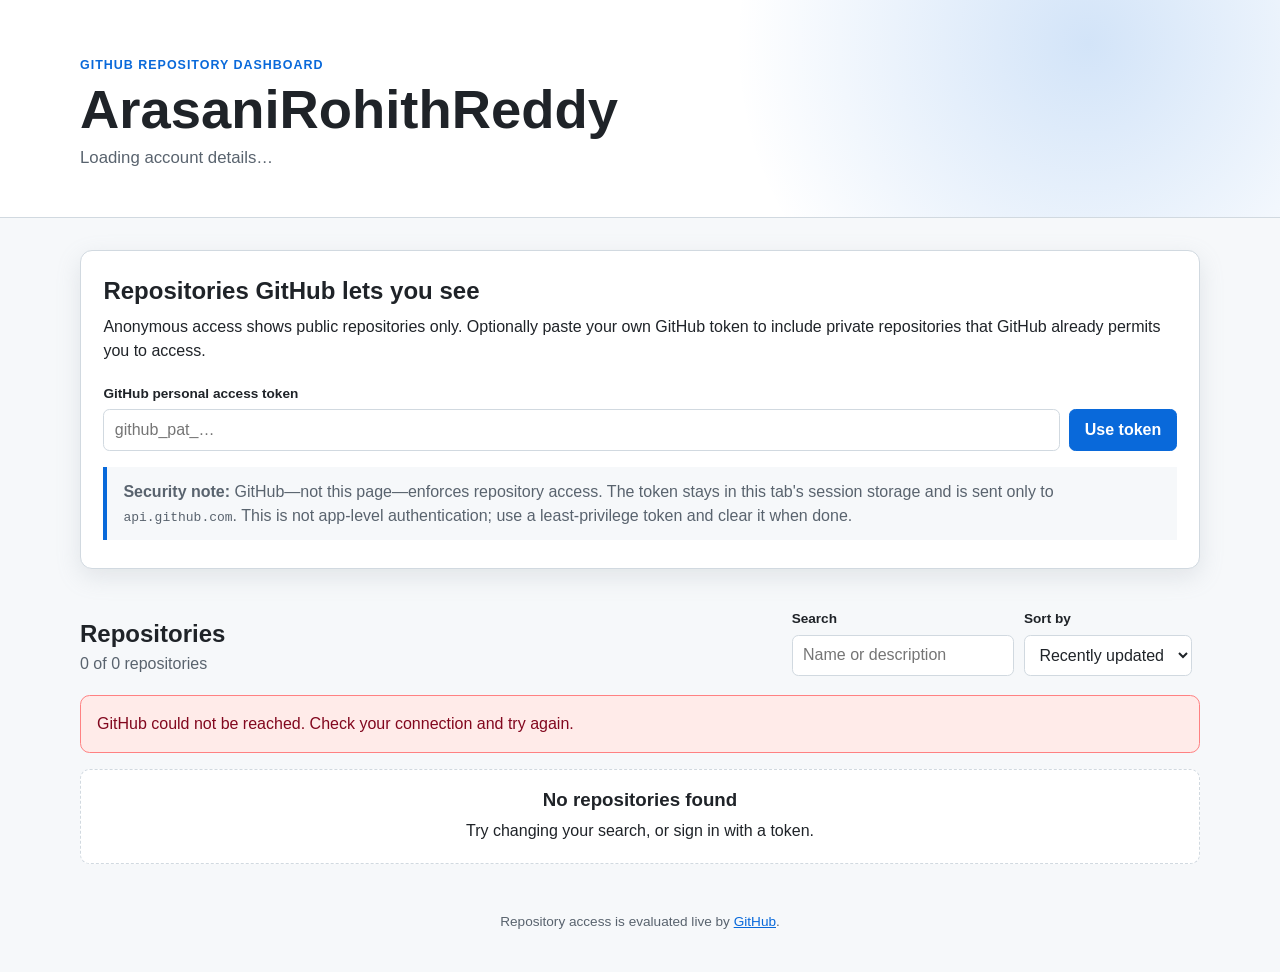
==== index.html @ 1fdf6d62 "Build secure GitHub Pages repository dashboard Co-authored-by: ArasaniRohithReddy <150044914+Arasani" ====
<!doctype html>
<html lang="en">
  <head>
    <meta charset="utf-8">
    <meta name="viewport" content="width=device-width, initial-scale=1">
    <meta
      name="description"
      content="Browse repositories owned by ArasaniRohithReddy, with access enforced by GitHub."
    >
    <meta
      http-equiv="Content-Security-Policy"
      content="default-src 'self'; connect-src https://api.github.com; img-src 'self' data: https://avatars.githubusercontent.com; style-src 'self'; script-src 'self'; base-uri 'none'; form-action 'self'"
    >
    <title>ArasaniRohithReddy · Repositories</title>
    <link
      rel="icon"
      href="data:image/svg+xml,%3Csvg xmlns='http://www.w3.org/2000/svg' viewBox='0 0 64 64'%3E%3Crect width='64' height='64' rx='14' fill='%231f6feb'/%3E%3Cpath fill='white' d='M18 46 29 17h7l11 29h-8l-2-7H27l-2 7Zm11-14h6l-3-9Z'/%3E%3C/svg%3E"
    >
    <link rel="stylesheet" href="assets/styles.css">
    <script src="assets/app.js" defer></script>
  </head>
  <body>
    <a class="skip-link" href="#repositories">Skip to repositories</a>

    <header class="site-header">
      <div class="shell profile">
        <img id="avatar" class="avatar" width="112" height="112" alt="" hidden>
        <div>
          <p class="eyebrow">GitHub repository dashboard</p>
          <h1 id="profile-name">ArasaniRohithReddy</h1>
          <p id="profile-bio" class="bio">Loading account details…</p>
          <p id="public-count" class="profile-count"></p>
        </div>
      </div>
    </header>

    <main id="repositories" class="shell">
      <section class="security-panel" aria-labelledby="access-heading">
        <div>
          <h2 id="access-heading">Repositories GitHub lets you see</h2>
          <p>
            Anonymous access shows public repositories only. Optionally paste
            your own GitHub token to include private repositories that GitHub
            already permits you to access.
          </p>
        </div>
        <form id="token-form" class="token-form">
          <label for="token">GitHub personal access token</label>
          <div class="token-row">
            <input
              id="token"
              name="token"
              type="password"
              autocomplete="off"
              spellcheck="false"
              placeholder="github_pat_…"
              required
            >
            <button type="submit">Use token</button>
            <button id="sign-out" class="secondary" type="button" hidden>
              Sign out / clear token
            </button>
          </div>
        </form>
        <p class="security-note">
          <strong>Security note:</strong> GitHub—not this page—enforces
          repository access. The token stays in this tab's session storage and
          is sent only to <code>api.github.com</code>. This is not app-level
          authentication; use a least-privilege token and clear it when done.
        </p>
      </section>

      <section class="repo-section" aria-labelledby="repo-heading">
        <div class="section-heading">
          <div>
            <h2 id="repo-heading">Repositories</h2>
            <p id="result-count" class="muted"></p>
          </div>
          <div class="controls">
            <div>
              <label for="search">Search</label>
              <input id="search" type="search" placeholder="Name or description">
            </div>
            <div>
              <label for="sort">Sort by</label>
              <select id="sort">
                <option value="updated">Recently updated</option>
                <option value="name">Name A–Z</option>
                <option value="stars">Most stars</option>
              </select>
            </div>
          </div>
        </div>

        <div id="status" class="status" role="status" aria-live="polite">
          Loading repositories…
        </div>
        <div id="error" class="error" role="alert" hidden></div>
        <div id="repo-grid" class="repo-grid" aria-busy="true"></div>
        <div id="empty" class="empty-state" hidden>
          <h3>No repositories found</h3>
          <p>Try changing your search, or sign in with a token.</p>
        </div>
      </section>
    </main>

    <footer class="shell">
      Repository access is evaluated live by
      <a href="https://github.com/" rel="noopener noreferrer">GitHub</a>.
    </footer>
  </body>
</html>
---- assets/styles.css ----
:root {
  color-scheme: light dark;
  --background: #f6f8fa;
  --surface: #ffffff;
  --surface-muted: #f6f8fa;
  --text: #1f2328;
  --muted: #59636e;
  --border: #d1d9e0;
  --accent: #0969da;
  --accent-strong: #0550ae;
  --private: #8250df;
  --danger-bg: #ffebe9;
  --danger-border: #ff8182;
  --danger-text: #82071e;
  --shadow: 0 8px 24px rgb(140 149 159 / 20%);
}

* {
  box-sizing: border-box;
}

body {
  margin: 0;
  background: var(--background);
  color: var(--text);
  font-family:
    -apple-system, BlinkMacSystemFont, "Segoe UI", sans-serif;
  line-height: 1.5;
}

a {
  color: var(--accent);
}

a:hover {
  color: var(--accent-strong);
}

.shell {
  width: min(1120px, calc(100% - 2rem));
  margin-inline: auto;
}

.skip-link {
  position: fixed;
  top: 0.5rem;
  left: 0.5rem;
  z-index: 2;
  padding: 0.6rem 0.8rem;
  border-radius: 0.4rem;
  background: var(--surface);
  transform: translateY(-150%);
}

.skip-link:focus {
  transform: none;
}

.site-header {
  padding: 3.5rem 0 2.5rem;
  border-bottom: 1px solid var(--border);
  background:
    radial-gradient(circle at 85% 20%, rgb(9 105 218 / 18%), transparent 32%),
    var(--surface);
}

.profile {
  display: flex;
  align-items: center;
  gap: 1.5rem;
}

.avatar {
  flex: none;
  border: 3px solid var(--surface);
  border-radius: 50%;
  background: var(--surface-muted);
  box-shadow: var(--shadow);
}

.eyebrow {
  margin: 0 0 0.3rem;
  color: var(--accent);
  font-size: 0.78rem;
  font-weight: 700;
  letter-spacing: 0.08em;
  text-transform: uppercase;
}

h1,
h2,
h3,
p {
  margin-top: 0;
}

h1 {
  margin-bottom: 0.35rem;
  font-size: clamp(2rem, 5vw, 3.4rem);
  line-height: 1.1;
}

.bio,
.profile-count,
.muted {
  color: var(--muted);
}

.bio {
  max-width: 55rem;
  margin-bottom: 0.4rem;
  font-size: 1.05rem;
}

.profile-count {
  margin-bottom: 0;
}

main {
  padding-block: 2rem;
}

.security-panel,
.repo-card {
  border: 1px solid var(--border);
  border-radius: 0.75rem;
  background: var(--surface);
  box-shadow: var(--shadow);
}

.security-panel {
  display: grid;
  gap: 1rem;
  padding: 1.4rem;
}

.security-panel h2,
.security-panel p {
  margin-bottom: 0.35rem;
}

.token-form label,
.controls label {
  display: block;
  margin-bottom: 0.3rem;
  font-size: 0.85rem;
  font-weight: 600;
}

.token-row,
.controls {
  display: flex;
  gap: 0.6rem;
}

input,
select,
button {
  min-height: 2.6rem;
  border: 1px solid var(--border);
  border-radius: 0.4rem;
  background: var(--surface);
  color: var(--text);
  font: inherit;
}

input,
select {
  padding: 0.45rem 0.65rem;
}

.token-row input {
  min-width: 15rem;
  flex: 1;
}

button {
  padding: 0.45rem 0.9rem;
  border-color: var(--accent);
  background: var(--accent);
  color: #ffffff;
  cursor: pointer;
  font-weight: 600;
}

button:hover {
  background: var(--accent-strong);
}

button.secondary {
  border-color: var(--border);
  background: var(--surface-muted);
  color: var(--text);
}

input:focus-visible,
select:focus-visible,
button:focus-visible,
a:focus-visible {
  outline: 3px solid rgb(9 105 218 / 40%);
  outline-offset: 2px;
}

.security-note {
  padding: 0.8rem 1rem;
  border-left: 4px solid var(--accent);
  background: var(--surface-muted);
  color: var(--muted);
}

.repo-section {
  margin-top: 2.5rem;
}

.section-heading {
  display: flex;
  align-items: end;
  justify-content: space-between;
  gap: 1rem;
  margin-bottom: 1.2rem;
}

.section-heading h2,
.section-heading p {
  margin-bottom: 0;
}

.controls > div {
  min-width: 11rem;
}

.controls input {
  width: min(18rem, 100%);
}

.status,
.error,
.empty-state {
  padding: 1rem;
  border-radius: 0.6rem;
}

.status {
  border: 1px solid var(--border);
  background: var(--surface);
}

.status.loading::before {
  display: inline-block;
  width: 0.85rem;
  height: 0.85rem;
  margin-right: 0.65rem;
  border: 2px solid var(--border);
  border-top-color: var(--accent);
  border-radius: 50%;
  content: "";
  vertical-align: -0.1rem;
  animation: spin 0.8s linear infinite;
}

@keyframes spin {
  to {
    transform: rotate(360deg);
  }
}

.error {
  margin-bottom: 1rem;
  border: 1px solid var(--danger-border);
  background: var(--danger-bg);
  color: var(--danger-text);
}

.repo-grid {
  display: grid;
  grid-template-columns: repeat(2, minmax(0, 1fr));
  gap: 1rem;
}

.repo-card {
  display: flex;
  min-width: 0;
  flex-direction: column;
  padding: 1.2rem;
}

.repo-card.private {
  border-left: 4px solid var(--private);
}

.card-heading {
  display: flex;
  align-items: start;
  justify-content: space-between;
  gap: 0.8rem;
}

.card-heading h3 {
  min-width: 0;
  margin-bottom: 0.6rem;
  font-size: 1.1rem;
  overflow-wrap: anywhere;
}

.badges,
.repo-meta {
  display: flex;
  flex-wrap: wrap;
  gap: 0.45rem 0.8rem;
}

.badge {
  padding: 0.12rem 0.45rem;
  border: 1px solid var(--border);
  border-radius: 2rem;
  color: var(--muted);
  font-size: 0.72rem;
  font-weight: 600;
  white-space: nowrap;
}

.badge.private {
  border-color: var(--private);
  color: var(--private);
}

.description {
  flex: 1;
  color: var(--muted);
}

.repo-meta {
  align-items: center;
  color: var(--muted);
  font-size: 0.82rem;
}

.language-dot {
  display: inline-block;
  width: 0.7rem;
  height: 0.7rem;
  margin-right: 0.3rem;
  border: 1px solid rgb(0 0 0 / 15%);
  border-radius: 50%;
  background: var(--language-color);
  vertical-align: -0.02rem;
}

.empty-state {
  border: 1px dashed var(--border);
  background: var(--surface);
  text-align: center;
}

.empty-state h3,
.empty-state p {
  margin-bottom: 0.25rem;
}

footer {
  padding-block: 1rem 2.5rem;
  color: var(--muted);
  font-size: 0.85rem;
  text-align: center;
}

[hidden] {
  display: none !important;
}

@media (max-width: 720px) {
  .profile,
  .section-heading,
  .token-row,
  .controls {
    align-items: stretch;
    flex-direction: column;
  }

  .avatar {
    width: 88px;
    height: 88px;
  }

  .token-row input {
    width: 100%;
    min-width: 0;
  }

  .controls > div,
  .controls input {
    width: 100%;
  }

  .repo-grid {
    grid-template-columns: 1fr;
  }
}

@media (prefers-color-scheme: dark) {
  :root {
    --background: #0d1117;
    --surface: #161b22;
    --surface-muted: #21262d;
    --text: #f0f6fc;
    --muted: #9da7b3;
    --border: #3d444d;
    --accent: #58a6ff;
    --accent-strong: #79c0ff;
    --private: #d2a8ff;
    --danger-bg: #3d1117;
    --danger-border: #f85149;
    --danger-text: #ffb3ad;
    --shadow: 0 8px 24px rgb(0 0 0 / 35%);
  }
}

@media (prefers-reduced-motion: reduce) {
  .status.loading::before {
    animation: none;
  }
}
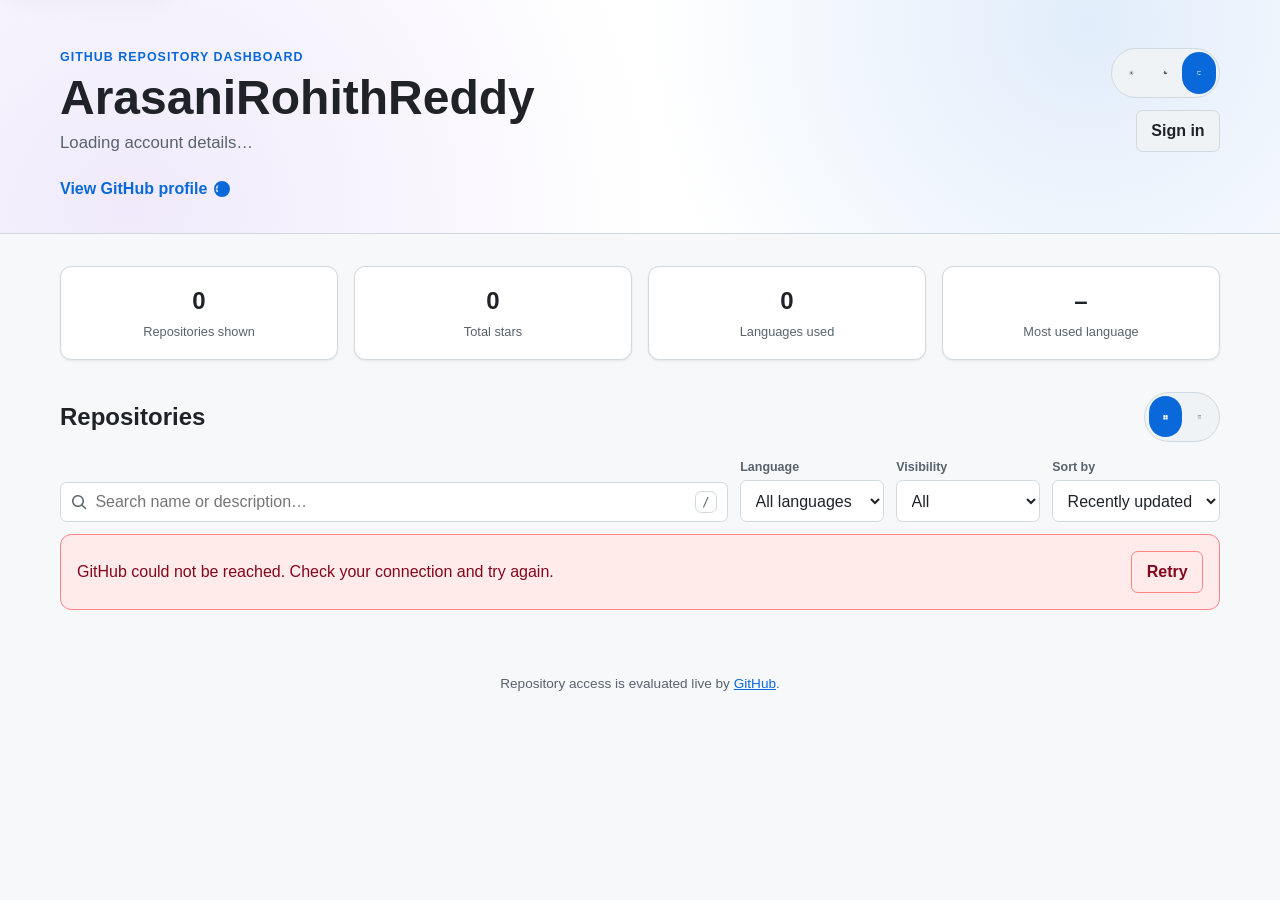
==== commit b0d1977e: "Overhaul dashboard UI/UX: design system, filters, theme/view toggles Co-authored-by: ArasaniRohithRe" ====
--- a/index.html
+++ b/index.html
@@ -3,8 +3,23 @@
   <head>
     <meta charset="utf-8">
     <meta name="viewport" content="width=device-width, initial-scale=1">
+    <meta name="theme-color" content="#0969da" media="(prefers-color-scheme: light)">
+    <meta name="theme-color" content="#0d1117" media="(prefers-color-scheme: dark)">
     <meta
       name="description"
+      content="Browse repositories owned by ArasaniRohithReddy, with access enforced by GitHub."
+    >
+    <meta property="og:type" content="website">
+    <meta property="og:title" content="ArasaniRohithReddy · Repositories">
+    <meta
+      property="og:description"
+      content="Browse repositories owned by ArasaniRohithReddy, with access enforced by GitHub."
+    >
+    <meta property="og:url" content="https://arasanirohithreddy.github.io/">
+    <meta name="twitter:card" content="summary">
+    <meta name="twitter:title" content="ArasaniRohithReddy · Repositories">
+    <meta
+      name="twitter:description"
       content="Browse repositories owned by ArasaniRohithReddy, with access enforced by GitHub."
     >
     <meta
@@ -17,89 +32,221 @@
       href="data:image/svg+xml,%3Csvg xmlns='http://www.w3.org/2000/svg' viewBox='0 0 64 64'%3E%3Crect width='64' height='64' rx='14' fill='%231f6feb'/%3E%3Cpath fill='white' d='M18 46 29 17h7l11 29h-8l-2-7H27l-2 7Zm11-14h6l-3-9Z'/%3E%3C/svg%3E"
     >
     <link rel="stylesheet" href="assets/styles.css">
-    <script src="assets/app.js" defer></script>
+    <script type="module" src="assets/js/main.js"></script>
   </head>
   <body>
     <a class="skip-link" href="#repositories">Skip to repositories</a>
 
+    <!-- Inline SVG sprite: icons are referenced with <use href="#icon-…"> and are
+         aria-hidden; every usage pairs the icon with a .visually-hidden label. -->
+    <svg hidden aria-hidden="true">
+      <symbol id="icon-star" viewBox="0 0 16 16">
+        <path d="M8 .25a.75.75 0 0 1 .673.418l1.882 3.815 4.21.612a.75.75 0 0 1 .416 1.279l-3.046 2.97.719 4.192a.75.75 0 0 1-1.088.79L8 12.347l-3.766 1.98a.75.75 0 0 1-1.088-.79l.72-4.192L.818 6.374a.75.75 0 0 1 .416-1.28l4.21-.611L7.327.668A.75.75 0 0 1 8 .25Z"/>
+      </symbol>
+      <symbol id="icon-fork" viewBox="0 0 16 16">
+        <path d="M5 3.25a.75.75 0 1 1 1.5 0 .75.75 0 0 1-1.5 0Zm0 2.122a2.25 2.25 0 1 1 1.5 0v.878A2.25 2.25 0 0 0 8.75 8.5h1.5v-.878a2.25 2.25 0 1 1 1.5 0V8.5A2.25 2.25 0 0 1 10.5 10.75H8.75v.878a2.25 2.25 0 1 1-1.5 0v-.878A3.75 3.75 0 0 1 3.5 7v-1.628Zm7 0a.75.75 0 1 0-1.5 0 .75.75 0 0 0 1.5 0ZM6.25 12a.75.75 0 1 0 0 1.5.75.75 0 0 0 0-1.5Z"/>
+      </symbol>
+      <symbol id="icon-lock" viewBox="0 0 16 16">
+        <path d="M4 4a4 4 0 0 1 8 0v2h.25c.966 0 1.75.784 1.75 1.75v5.5A1.75 1.75 0 0 1 12.25 15h-8.5A1.75 1.75 0 0 1 2 13.25v-5.5C2 6.784 2.784 6 3.75 6H4Zm1.5 2h5V4a2.5 2.5 0 0 0-5 0Z"/>
+      </symbol>
+      <symbol id="icon-globe" viewBox="0 0 16 16">
+        <path d="M8 0a8 8 0 1 0 0 16A8 8 0 0 0 8 0ZM1.55 8.5h2.03a12.9 12.9 0 0 0 .77 3.66 6.51 6.51 0 0 1-2.8-3.66Zm0-1a6.51 6.51 0 0 1 2.8-3.66 12.9 12.9 0 0 0-.77 3.66H1.55Zm5.95-5.4c-.5.6-1.13 1.87-1.42 3.9h2.84c-.29-2.03-.92-3.3-1.42-3.9ZM8.5 7h-3a11.9 11.9 0 0 0 .8 3.5H8.5V7Zm0 4.5H6.3c.29 2.03.92 3.3 1.42 3.9.5-.6 1.13-1.87 1.42-3.9H8.5Zm1 0c-.09.83-.23 1.6-.4 2.29A6.52 6.52 0 0 0 12.42 12h-2.05a12.9 12.9 0 0 1-.87-.5ZM12.42 4h-2.05c.34.68.6 1.53.77 2.5h2.03A6.51 6.51 0 0 0 12.42 4ZM9.1 6.5h3.03c-.17-.97-.43-1.82-.77-2.5H9.5c.17.68.31 1.6.4 2.5Zm-4.6 4.5H2.42a6.51 6.51 0 0 0 2.8 3.66c-.34-.68-.6-1.53-.77-2.66Z"/>
+      </symbol>
+      <symbol id="icon-archive" viewBox="0 0 16 16">
+        <path d="M2 2.75C2 2.34 2.34 2 2.75 2h10.5c.41 0 .75.34.75.75v2.5a.75.75 0 0 1-.75.75H13v6.25A1.75 1.75 0 0 1 11.25 14h-6.5A1.75 1.75 0 0 1 3 12.25V6h-.25a.75.75 0 0 1-.75-.75v-2.5ZM4.5 6v6.25c0 .14.11.25.25.25h6.5a.25.25 0 0 0 .25-.25V6h-7ZM3.5 3.5v1h9v-1h-9ZM6 8.75c0-.41.34-.75.75-.75h2.5a.75.75 0 0 1 0 1.5h-2.5a.75.75 0 0 1-.75-.75Z"/>
+      </symbol>
+      <symbol id="icon-clock" viewBox="0 0 16 16">
+        <path d="M8 0a8 8 0 1 0 0 16A8 8 0 0 0 8 0Zm.75 4v4.25l3.25 1.95-.75 1.23-3.98-2.4V4h1.48Z"/>
+      </symbol>
+      <symbol id="icon-search" viewBox="0 0 16 16">
+        <path d="M10.68 11.74a6 6 0 1 1 1.06-1.06l3.29 3.29a.75.75 0 1 1-1.06 1.06l-3.29-3.29ZM11.5 7a4.5 4.5 0 1 0-9 0 4.5 4.5 0 0 0 9 0Z"/>
+      </symbol>
+      <symbol id="icon-grid" viewBox="0 0 16 16">
+        <path d="M1 2.75C1 1.784 1.784 1 2.75 1h3.5c.966 0 1.75.784 1.75 1.75v3.5A1.75 1.75 0 0 1 6.25 8h-3.5A1.75 1.75 0 0 1 1 6.25v-3.5Zm8 0C9 1.784 9.784 1 10.75 1h3.5c.966 0 1.75.784 1.75 1.75v3.5A1.75 1.75 0 0 1 14.25 8h-3.5A1.75 1.75 0 0 1 9 6.25v-3.5Zm-8 8C1 9.784 1.784 9 2.75 9h3.5c.966 0 1.75.784 1.75 1.75v3.5A1.75 1.75 0 0 1 6.25 16h-3.5A1.75 1.75 0 0 1 1 14.25v-3.5Zm8 0C9 9.784 9.784 9 10.75 9h3.5c.966 0 1.75.784 1.75 1.75v3.5A1.75 1.75 0 0 1 14.25 16h-3.5A1.75 1.75 0 0 1 9 14.25v-3.5Z"/>
+      </symbol>
+      <symbol id="icon-list" viewBox="0 0 16 16">
+        <path d="M2 3.75A.75.75 0 0 1 2.75 3h10.5a.75.75 0 0 1 0 1.5H2.75A.75.75 0 0 1 2 3.75Zm0 4A.75.75 0 0 1 2.75 7h10.5a.75.75 0 0 1 0 1.5H2.75A.75.75 0 0 1 2 7.75Zm0 4a.75.75 0 0 1 .75-.75h10.5a.75.75 0 0 1 0 1.5H2.75a.75.75 0 0 1-.75-.75Z"/>
+      </symbol>
+      <symbol id="icon-sun" viewBox="0 0 16 16">
+        <path d="M8 4.5A3.5 3.5 0 1 0 8 11.5 3.5 3.5 0 0 0 8 4.5ZM8 0a.75.75 0 0 1 .75.75v1.5a.75.75 0 0 1-1.5 0V.75A.75.75 0 0 1 8 0Zm0 13.25a.75.75 0 0 1 .75.75v1.5a.75.75 0 0 1-1.5 0v-1.5a.75.75 0 0 1 .75-.75ZM2.343 2.343a.75.75 0 0 1 1.06 0l1.061 1.06a.75.75 0 1 1-1.06 1.061l-1.06-1.06a.75.75 0 0 1 0-1.061Zm9.193 9.193a.75.75 0 0 1 1.06 0l1.061 1.06a.75.75 0 0 1-1.06 1.061l-1.061-1.06a.75.75 0 0 1 0-1.061ZM0 8a.75.75 0 0 1 .75-.75h1.5a.75.75 0 0 1 0 1.5H.75A.75.75 0 0 1 0 8Zm13.25 0a.75.75 0 0 1 .75-.75h1.5a.75.75 0 0 1 0 1.5h-1.5a.75.75 0 0 1-.75-.75ZM2.343 13.657a.75.75 0 0 1 0-1.06l1.06-1.061a.75.75 0 1 1 1.061 1.06l-1.06 1.061a.75.75 0 0 1-1.061 0Zm9.193-9.193a.75.75 0 0 1 0-1.06l1.06-1.061a.75.75 0 1 1 1.061 1.06l-1.06 1.061a.75.75 0 0 1-1.061 0Z"/>
+      </symbol>
+      <symbol id="icon-moon" viewBox="0 0 16 16">
+        <path d="M9.598.75c.415-.157.849.279.692.694a5.5 5.5 0 0 0 7.257 7.026c.415-.157.849.279.692.694A7.501 7.501 0 1 1 8.858.75Z" transform="scale(0.8)"/>
+      </symbol>
+      <symbol id="icon-system" viewBox="0 0 16 16">
+        <path d="M1.75 2h12.5c.966 0 1.75.784 1.75 1.75v7c0 .966-.784 1.75-1.75 1.75H9v1h2.25a.75.75 0 0 1 0 1.5h-6.5a.75.75 0 0 1 0-1.5H7v-1H1.75A1.75 1.75 0 0 1 0 10.75v-7C0 2.784.784 2 1.75 2Zm0 1.5a.25.25 0 0 0-.25.25v7c0 .138.112.25.25.25h12.5a.25.25 0 0 0 .25-.25v-7a.25.25 0 0 0-.25-.25H1.75Z"/>
+      </symbol>
+    </svg>
+
     <header class="site-header">
-      <div class="shell profile">
-        <img id="avatar" class="avatar" width="112" height="112" alt="" hidden>
-        <div>
-          <p class="eyebrow">GitHub repository dashboard</p>
-          <h1 id="profile-name">ArasaniRohithReddy</h1>
-          <p id="profile-bio" class="bio">Loading account details…</p>
-          <p id="public-count" class="profile-count"></p>
+      <div class="hero-backdrop" aria-hidden="true"></div>
+      <div class="shell hero">
+        <div class="hero-main">
+          <img id="avatar" class="avatar" width="112" height="112" alt="" hidden>
+          <div class="hero-text">
+            <p class="eyebrow">GitHub repository dashboard</p>
+            <h1 id="profile-name">ArasaniRohithReddy</h1>
+            <p id="profile-bio" class="bio">Loading account details…</p>
+            <ul id="profile-meta" class="profile-meta"></ul>
+            <a id="profile-link" class="profile-link" href="https://github.com/ArasaniRohithReddy" target="_blank" rel="noopener noreferrer">
+              View GitHub profile
+              <svg class="icon" aria-hidden="true"><use href="#icon-globe"></use></svg>
+            </a>
+          </div>
+        </div>
+        <div class="hero-actions">
+          <div class="theme-toggle" role="group" aria-label="Theme">
+            <button type="button" data-theme="light" class="theme-btn" aria-pressed="false" title="Light theme">
+              <svg class="icon" aria-hidden="true"><use href="#icon-sun"></use></svg>
+              <span class="visually-hidden">Light theme</span>
+            </button>
+            <button type="button" data-theme="dark" class="theme-btn" aria-pressed="false" title="Dark theme">
+              <svg class="icon" aria-hidden="true"><use href="#icon-moon"></use></svg>
+              <span class="visually-hidden">Dark theme</span>
+            </button>
+            <button type="button" data-theme="system" class="theme-btn" aria-pressed="false" title="Match system theme">
+              <svg class="icon" aria-hidden="true"><use href="#icon-system"></use></svg>
+              <span class="visually-hidden">System theme</span>
+            </button>
+          </div>
+
+          <div class="signin-area">
+            <p id="signin-status" class="signin-status" hidden></p>
+            <button id="open-signin" type="button" class="secondary">Sign in</button>
+            <button id="sign-out" type="button" class="secondary" hidden>Sign out</button>
+          </div>
         </div>
       </div>
     </header>
 
-    <main id="repositories" class="shell">
-      <section class="security-panel" aria-labelledby="access-heading">
-        <div>
-          <h2 id="access-heading">Repositories GitHub lets you see</h2>
-          <p>
-            Anonymous access shows public repositories only. Optionally paste
-            your own GitHub token to include private repositories that GitHub
-            already permits you to access.
-          </p>
-        </div>
-        <form id="token-form" class="token-form">
-          <label for="token">GitHub personal access token</label>
-          <div class="token-row">
-            <input
-              id="token"
-              name="token"
-              type="password"
-              autocomplete="off"
-              spellcheck="false"
-              placeholder="github_pat_…"
-              required
-            >
-            <button type="submit">Use token</button>
-            <button id="sign-out" class="secondary" type="button" hidden>
-              Sign out / clear token
-            </button>
-          </div>
-        </form>
+    <dialog id="signin-dialog" class="signin-dialog" aria-labelledby="signin-heading">
+      <form id="token-form" method="dialog" class="token-form">
+        <div class="dialog-heading">
+          <h2 id="signin-heading">Sign in with a token</h2>
+          <button type="button" id="close-signin" class="icon-button" aria-label="Close">
+            &times;
+          </button>
+        </div>
+        <p class="dialog-help">
+          Optionally paste a GitHub personal access token to also see private
+          repositories that GitHub already permits you to access. Create a
+          <a href="https://github.com/settings/personal-access-tokens/new" target="_blank" rel="noopener noreferrer">
+            least-privilege fine-grained token
+          </a>
+          with read-only metadata access.
+        </p>
+        <label for="token">GitHub personal access token</label>
+        <div class="token-row">
+          <input
+            id="token"
+            name="token"
+            type="password"
+            autocomplete="off"
+            spellcheck="false"
+            placeholder="github_pat_…"
+            required
+          >
+          <button type="submit">Use token</button>
+        </div>
         <p class="security-note">
           <strong>Security note:</strong> GitHub—not this page—enforces
           repository access. The token stays in this tab's session storage and
           is sent only to <code>api.github.com</code>. This is not app-level
           authentication; use a least-privilege token and clear it when done.
         </p>
+      </form>
+    </dialog>
+
+    <main id="repositories" class="shell">
+      <section class="stats-strip" aria-label="Repository statistics">
+        <div class="stat">
+          <span id="stat-repos" class="stat-value">–</span>
+          <span class="stat-label">Repositories shown</span>
+        </div>
+        <div class="stat">
+          <span id="stat-stars" class="stat-value">–</span>
+          <span class="stat-label">Total stars</span>
+        </div>
+        <div class="stat">
+          <span id="stat-languages" class="stat-value">–</span>
+          <span class="stat-label">Languages used</span>
+        </div>
+        <div class="stat">
+          <span id="stat-top-language" class="stat-value">–</span>
+          <span class="stat-label">Most used language</span>
+        </div>
       </section>
 
       <section class="repo-section" aria-labelledby="repo-heading">
         <div class="section-heading">
-          <div>
-            <h2 id="repo-heading">Repositories</h2>
-            <p id="result-count" class="muted"></p>
-          </div>
-          <div class="controls">
-            <div>
-              <label for="search">Search</label>
-              <input id="search" type="search" placeholder="Name or description">
-            </div>
-            <div>
-              <label for="sort">Sort by</label>
-              <select id="sort">
-                <option value="updated">Recently updated</option>
-                <option value="name">Name A–Z</option>
-                <option value="stars">Most stars</option>
-              </select>
-            </div>
-          </div>
-        </div>
-
-        <div id="status" class="status" role="status" aria-live="polite">
-          Loading repositories…
-        </div>
-        <div id="error" class="error" role="alert" hidden></div>
+          <h2 id="repo-heading">Repositories</h2>
+          <div class="view-toggle" role="group" aria-label="View mode">
+            <button type="button" data-view="grid" class="view-btn" aria-pressed="false">
+              <svg class="icon" aria-hidden="true"><use href="#icon-grid"></use></svg>
+              <span class="visually-hidden">Grid view</span>
+            </button>
+            <button type="button" data-view="list" class="view-btn" aria-pressed="false">
+              <svg class="icon" aria-hidden="true"><use href="#icon-list"></use></svg>
+              <span class="visually-hidden">List view</span>
+            </button>
+          </div>
+        </div>
+
+        <div class="filter-bar">
+          <div class="search-field">
+            <svg class="icon" aria-hidden="true"><use href="#icon-search"></use></svg>
+            <label for="search" class="visually-hidden">Search repositories</label>
+            <input id="search" type="search" placeholder="Search name or description…">
+            <kbd class="search-hint" aria-hidden="true">/</kbd>
+          </div>
+
+          <div class="filter-field">
+            <label for="language-filter">Language</label>
+            <select id="language-filter">
+              <option value="">All languages</option>
+            </select>
+          </div>
+
+          <div class="filter-field">
+            <label for="visibility-filter">Visibility</label>
+            <select id="visibility-filter">
+              <option value="">All</option>
+              <option value="public">Public</option>
+              <option value="private">Private</option>
+            </select>
+          </div>
+
+          <div class="filter-field">
+            <label for="sort">Sort by</label>
+            <select id="sort">
+              <option value="updated">Recently updated</option>
+              <option value="name">Name A–Z</option>
+              <option value="stars">Most stars</option>
+            </select>
+          </div>
+
+          <button id="clear-filters" type="button" class="secondary clear-filters" hidden>
+            Clear filters<span id="active-filter-count"></span>
+          </button>
+        </div>
+
+        <p id="result-count" class="muted result-count"></p>
+
+        <div id="status" class="status" role="status" aria-live="polite" hidden></div>
+        <div id="skeletons" class="repo-grid" aria-hidden="true" hidden>
+          <div class="skeleton-card"></div>
+          <div class="skeleton-card"></div>
+          <div class="skeleton-card"></div>
+          <div class="skeleton-card"></div>
+        </div>
+        <div id="error" class="error-card" role="alert" hidden>
+          <p id="error-message"></p>
+          <button id="retry" type="button" class="secondary">Retry</button>
+        </div>
         <div id="repo-grid" class="repo-grid" aria-busy="true"></div>
         <div id="empty" class="empty-state" hidden>
-          <h3>No repositories found</h3>
-          <p>Try changing your search, or sign in with a token.</p>
+          <h3>No repositories match your filters</h3>
+          <p>Try clearing filters or changing your search.</p>
         </div>
       </section>
     </main>
--- a/assets/styles.css
+++ b/assets/styles.css
@@ -1,18 +1,108 @@
 :root {
   color-scheme: light dark;
+
+  /* Colour */
   --background: #f6f8fa;
   --surface: #ffffff;
-  --surface-muted: #f6f8fa;
+  --surface-muted: #f0f3f6;
+  --surface-hover: #eef1f4;
   --text: #1f2328;
   --muted: #59636e;
   --border: #d1d9e0;
   --accent: #0969da;
   --accent-strong: #0550ae;
+  --accent-soft: rgb(9 105 218 / 12%);
   --private: #8250df;
   --danger-bg: #ffebe9;
   --danger-border: #ff8182;
   --danger-text: #82071e;
-  --shadow: 0 8px 24px rgb(140 149 159 / 20%);
+  --shadow-sm: 0 1px 2px rgb(31 35 40 / 8%);
+  --shadow-md: 0 8px 24px rgb(140 149 159 / 20%);
+  --shadow-lg: 0 16px 40px rgb(140 149 159 / 24%);
+
+  /* Spacing scale */
+  --space-1: 0.25rem;
+  --space-2: 0.5rem;
+  --space-3: 0.75rem;
+  --space-4: 1rem;
+  --space-5: 1.5rem;
+  --space-6: 2rem;
+  --space-7: 3rem;
+
+  /* Radii */
+  --radius-sm: 0.4rem;
+  --radius-md: 0.7rem;
+  --radius-lg: 1rem;
+  --radius-full: 999px;
+
+  /* Typography */
+  --font-sans:
+    -apple-system, BlinkMacSystemFont, "Segoe UI", Roboto, Helvetica, Arial, sans-serif;
+  --transition-fast: 150ms ease;
+  --transition-medium: 220ms ease;
+}
+
+@media (prefers-color-scheme: dark) {
+  :root {
+    --background: #0d1117;
+    --surface: #161b22;
+    --surface-muted: #1c2129;
+    --surface-hover: #21262d;
+    --text: #f0f6fc;
+    --muted: #9da7b3;
+    --border: #3d444d;
+    --accent: #58a6ff;
+    --accent-strong: #79c0ff;
+    --accent-soft: rgb(88 166 255 / 15%);
+    --private: #d2a8ff;
+    --danger-bg: #3d1117;
+    --danger-border: #f85149;
+    --danger-text: #ffb3ad;
+    --shadow-sm: 0 1px 2px rgb(0 0 0 / 30%);
+    --shadow-md: 0 8px 24px rgb(0 0 0 / 35%);
+    --shadow-lg: 0 16px 40px rgb(0 0 0 / 45%);
+  }
+}
+
+/* Manual theme overrides win over the OS preference. */
+:root[data-theme="light"] {
+  --background: #f6f8fa;
+  --surface: #ffffff;
+  --surface-muted: #f0f3f6;
+  --surface-hover: #eef1f4;
+  --text: #1f2328;
+  --muted: #59636e;
+  --border: #d1d9e0;
+  --accent: #0969da;
+  --accent-strong: #0550ae;
+  --accent-soft: rgb(9 105 218 / 12%);
+  --private: #8250df;
+  --danger-bg: #ffebe9;
+  --danger-border: #ff8182;
+  --danger-text: #82071e;
+  --shadow-sm: 0 1px 2px rgb(31 35 40 / 8%);
+  --shadow-md: 0 8px 24px rgb(140 149 159 / 20%);
+  --shadow-lg: 0 16px 40px rgb(140 149 159 / 24%);
+}
+
+:root[data-theme="dark"] {
+  --background: #0d1117;
+  --surface: #161b22;
+  --surface-muted: #1c2129;
+  --surface-hover: #21262d;
+  --text: #f0f6fc;
+  --muted: #9da7b3;
+  --border: #3d444d;
+  --accent: #58a6ff;
+  --accent-strong: #79c0ff;
+  --accent-soft: rgb(88 166 255 / 15%);
+  --private: #d2a8ff;
+  --danger-bg: #3d1117;
+  --danger-border: #f85149;
+  --danger-text: #ffb3ad;
+  --shadow-sm: 0 1px 2px rgb(0 0 0 / 30%);
+  --shadow-md: 0 8px 24px rgb(0 0 0 / 35%);
+  --shadow-lg: 0 16px 40px rgb(0 0 0 / 45%);
 }
 
 * {
@@ -23,8 +113,7 @@
   margin: 0;
   background: var(--background);
   color: var(--text);
-  font-family:
-    -apple-system, BlinkMacSystemFont, "Segoe UI", sans-serif;
+  font-family: var(--font-sans);
   line-height: 1.5;
 }
 
@@ -37,37 +126,67 @@
 }
 
 .shell {
-  width: min(1120px, calc(100% - 2rem));
+  width: min(1160px, calc(100% - 2rem));
   margin-inline: auto;
+}
+
+.icon {
+  width: 1em;
+  height: 1em;
+  fill: currentColor;
+  vertical-align: -0.15em;
 }
 
 .skip-link {
   position: fixed;
   top: 0.5rem;
   left: 0.5rem;
-  z-index: 2;
+  z-index: 20;
   padding: 0.6rem 0.8rem;
-  border-radius: 0.4rem;
+  border-radius: var(--radius-sm);
   background: var(--surface);
+  box-shadow: var(--shadow-md);
   transform: translateY(-150%);
+  transition: transform var(--transition-fast);
 }
 
 .skip-link:focus {
   transform: none;
 }
 
+/* ---------- Hero ---------- */
+
 .site-header {
-  padding: 3.5rem 0 2.5rem;
+  position: relative;
+  overflow: hidden;
+  padding: var(--space-7) 0 var(--space-6);
   border-bottom: 1px solid var(--border);
+  background: var(--surface);
+}
+
+.hero-backdrop {
+  position: absolute;
+  inset: 0;
   background:
-    radial-gradient(circle at 85% 20%, rgb(9 105 218 / 18%), transparent 32%),
-    var(--surface);
-}
-
-.profile {
-  display: flex;
-  align-items: center;
-  gap: 1.5rem;
+    radial-gradient(circle at 85% 10%, var(--accent-soft), transparent 40%),
+    radial-gradient(circle at 10% 90%, rgb(130 80 223 / 12%), transparent 45%);
+  pointer-events: none;
+}
+
+.hero {
+  position: relative;
+  display: flex;
+  flex-wrap: wrap;
+  align-items: flex-start;
+  justify-content: space-between;
+  gap: var(--space-5);
+}
+
+.hero-main {
+  display: flex;
+  align-items: center;
+  gap: var(--space-5);
+  min-width: 0;
 }
 
 .avatar {
@@ -75,7 +194,11 @@
   border: 3px solid var(--surface);
   border-radius: 50%;
   background: var(--surface-muted);
-  box-shadow: var(--shadow);
+  box-shadow: var(--shadow-md);
+}
+
+.hero-text {
+  min-width: 0;
 }
 
 .eyebrow {
@@ -96,61 +219,114 @@
 
 h1 {
   margin-bottom: 0.35rem;
-  font-size: clamp(2rem, 5vw, 3.4rem);
+  font-size: clamp(1.9rem, 4.5vw, 3rem);
   line-height: 1.1;
 }
 
 .bio,
-.profile-count,
 .muted {
   color: var(--muted);
 }
 
 .bio {
-  max-width: 55rem;
-  margin-bottom: 0.4rem;
+  max-width: 45rem;
+  margin-bottom: 0.6rem;
   font-size: 1.05rem;
 }
 
-.profile-count {
-  margin-bottom: 0;
-}
+.profile-meta {
+  display: flex;
+  flex-wrap: wrap;
+  gap: 0.3rem 1rem;
+  margin: 0 0 0.75rem;
+  padding: 0;
+  color: var(--muted);
+  font-size: 0.9rem;
+  list-style: none;
+}
+
+.profile-meta li::before {
+  content: "•";
+  margin-right: 0.6rem;
+  color: var(--border);
+}
+
+.profile-meta li:first-child::before {
+  content: "";
+  margin-right: 0;
+}
+
+.profile-link {
+  display: inline-flex;
+  align-items: center;
+  gap: 0.4rem;
+  font-weight: 600;
+  text-decoration: none;
+}
+
+.profile-link:hover {
+  text-decoration: underline;
+}
+
+.hero-actions {
+  display: flex;
+  flex-direction: column;
+  align-items: flex-end;
+  gap: var(--space-3);
+}
+
+.theme-toggle,
+.view-toggle {
+  display: inline-flex;
+  border: 1px solid var(--border);
+  border-radius: var(--radius-full);
+  background: var(--surface-muted);
+  padding: 0.2rem;
+}
+
+.theme-btn,
+.view-btn {
+  display: inline-flex;
+  align-items: center;
+  justify-content: center;
+  width: 2.1rem;
+  height: 2.1rem;
+  border: none;
+  border-radius: var(--radius-full);
+  background: transparent;
+  color: var(--muted);
+  cursor: pointer;
+  transition: background var(--transition-fast), color var(--transition-fast);
+}
+
+.theme-btn:hover,
+.view-btn:hover {
+  background: var(--surface-hover);
+  color: var(--text);
+}
+
+.theme-btn[aria-pressed="true"],
+.view-btn[aria-pressed="true"] {
+  background: var(--accent);
+  color: #ffffff;
+}
+
+.signin-area {
+  display: flex;
+  align-items: center;
+  gap: 0.6rem;
+}
+
+.signin-status {
+  margin: 0;
+  color: var(--muted);
+  font-size: 0.85rem;
+}
+
+/* ---------- Buttons / inputs (shared) ---------- */
 
 main {
-  padding-block: 2rem;
-}
-
-.security-panel,
-.repo-card {
-  border: 1px solid var(--border);
-  border-radius: 0.75rem;
-  background: var(--surface);
-  box-shadow: var(--shadow);
-}
-
-.security-panel {
-  display: grid;
-  gap: 1rem;
-  padding: 1.4rem;
-}
-
-.security-panel h2,
-.security-panel p {
-  margin-bottom: 0.35rem;
-}
-
-.token-form label,
-.controls label {
-  display: block;
-  margin-bottom: 0.3rem;
-  font-size: 0.85rem;
-  font-weight: 600;
-}
-
-.token-row,
-.controls {
-  display: flex;
-  gap: 0.6rem;
+  padding-block: var(--space-6);
 }
 
 input,
@@ -158,20 +334,16 @@
 button {
   min-height: 2.6rem;
   border: 1px solid var(--border);
-  border-radius: 0.4rem;
+  border-radius: var(--radius-sm);
   background: var(--surface);
   color: var(--text);
   font: inherit;
+  transition: border-color var(--transition-fast), background var(--transition-fast);
 }
 
 input,
 select {
   padding: 0.45rem 0.65rem;
-}
-
-.token-row input {
-  min-width: 15rem;
-  flex: 1;
 }
 
 button {
@@ -185,6 +357,7 @@
 
 button:hover {
   background: var(--accent-strong);
+  border-color: var(--accent-strong);
 }
 
 button.secondary {
@@ -193,95 +366,308 @@
   color: var(--text);
 }
 
+button.secondary:hover {
+  background: var(--surface-hover);
+}
+
+.icon-button {
+  display: inline-flex;
+  align-items: center;
+  justify-content: center;
+  width: 2.2rem;
+  height: 2.2rem;
+  min-height: 0;
+  padding: 0;
+  border: none;
+  background: transparent;
+  color: var(--muted);
+  font-size: 1.3rem;
+  line-height: 1;
+}
+
+.icon-button:hover {
+  background: var(--surface-hover);
+  color: var(--text);
+}
+
 input:focus-visible,
 select:focus-visible,
 button:focus-visible,
 a:focus-visible {
-  outline: 3px solid rgb(9 105 218 / 40%);
+  outline: 3px solid var(--accent);
   outline-offset: 2px;
 }
 
+/* ---------- Sign-in dialog ---------- */
+
+.signin-dialog {
+  width: min(30rem, calc(100% - 2rem));
+  padding: 0;
+  border: 1px solid var(--border);
+  border-radius: var(--radius-lg);
+  background: var(--surface);
+  color: var(--text);
+  box-shadow: var(--shadow-lg);
+}
+
+.signin-dialog::backdrop {
+  background: rgb(15 20 26 / 55%);
+}
+
+.token-form {
+  display: grid;
+  gap: var(--space-3);
+  padding: var(--space-5);
+}
+
+.dialog-heading {
+  display: flex;
+  align-items: start;
+  justify-content: space-between;
+  gap: var(--space-3);
+}
+
+.dialog-heading h2 {
+  margin-bottom: 0;
+  font-size: 1.2rem;
+}
+
+.dialog-help {
+  margin-bottom: 0;
+  color: var(--muted);
+  font-size: 0.9rem;
+}
+
+.token-form label {
+  font-size: 0.85rem;
+  font-weight: 600;
+}
+
+.token-row {
+  display: flex;
+  gap: 0.6rem;
+}
+
+.token-row input {
+  min-width: 0;
+  flex: 1;
+}
+
 .security-note {
+  margin: 0;
   padding: 0.8rem 1rem;
   border-left: 4px solid var(--accent);
+  border-radius: var(--radius-sm);
   background: var(--surface-muted);
   color: var(--muted);
-}
-
-.repo-section {
-  margin-top: 2.5rem;
-}
+  font-size: 0.85rem;
+}
+
+/* ---------- Stats strip ---------- */
+
+.stats-strip {
+  display: grid;
+  grid-template-columns: repeat(4, minmax(0, 1fr));
+  gap: var(--space-4);
+  margin-bottom: var(--space-6);
+}
+
+.stat {
+  padding: var(--space-4);
+  border: 1px solid var(--border);
+  border-radius: var(--radius-md);
+  background: var(--surface);
+  box-shadow: var(--shadow-sm);
+  text-align: center;
+}
+
+.stat-value {
+  display: block;
+  overflow-wrap: anywhere;
+  font-size: 1.5rem;
+  font-weight: 700;
+}
+
+.stat-label {
+  color: var(--muted);
+  font-size: 0.8rem;
+}
+
+/* ---------- Repo section ---------- */
 
 .section-heading {
   display: flex;
+  align-items: center;
+  justify-content: space-between;
+  gap: var(--space-3);
+  margin-bottom: var(--space-4);
+}
+
+.section-heading h2 {
+  margin-bottom: 0;
+}
+
+.filter-bar {
+  display: flex;
+  flex-wrap: wrap;
   align-items: end;
+  gap: var(--space-3);
+  margin-bottom: var(--space-3);
+}
+
+.search-field {
+  position: relative;
+  display: flex;
+  flex: 1 1 16rem;
+  align-items: center;
+  min-width: 12rem;
+  padding-inline: 0.65rem;
+  border: 1px solid var(--border);
+  border-radius: var(--radius-sm);
+  background: var(--surface);
+}
+
+.search-field .icon {
+  flex: none;
+  color: var(--muted);
+}
+
+.search-field input {
+  flex: 1;
+  min-height: 2.4rem;
+  border: none;
+  background: transparent;
+  padding-inline: 0.5rem;
+}
+
+.search-field input:focus-visible {
+  outline: none;
+}
+
+.search-field:focus-within {
+  border-color: var(--accent);
+}
+
+.search-hint {
+  flex: none;
+  padding: 0.05rem 0.4rem;
+  border: 1px solid var(--border);
+  border-radius: var(--radius-sm);
+  color: var(--muted);
+  font-size: 0.75rem;
+}
+
+.filter-field {
+  display: flex;
+  flex-direction: column;
+  gap: 0.25rem;
+  min-width: 9rem;
+}
+
+.filter-field label {
+  font-size: 0.78rem;
+  font-weight: 600;
+  color: var(--muted);
+}
+
+.clear-filters {
+  align-self: end;
+}
+
+.result-count {
+  margin: 0 0 var(--space-3);
+  font-size: 0.85rem;
+}
+
+.status,
+.error-card,
+.empty-state {
+  padding: var(--space-4);
+  border-radius: var(--radius-md);
+}
+
+.status {
+  border: 1px solid var(--border);
+  background: var(--surface);
+}
+
+.error-card {
+  display: flex;
+  flex-wrap: wrap;
+  align-items: center;
   justify-content: space-between;
-  gap: 1rem;
-  margin-bottom: 1.2rem;
-}
-
-.section-heading h2,
-.section-heading p {
-  margin-bottom: 0;
-}
-
-.controls > div {
-  min-width: 11rem;
-}
-
-.controls input {
-  width: min(18rem, 100%);
-}
-
-.status,
-.error,
-.empty-state {
-  padding: 1rem;
-  border-radius: 0.6rem;
-}
-
-.status {
-  border: 1px solid var(--border);
-  background: var(--surface);
-}
-
-.status.loading::before {
-  display: inline-block;
-  width: 0.85rem;
-  height: 0.85rem;
-  margin-right: 0.65rem;
-  border: 2px solid var(--border);
-  border-top-color: var(--accent);
-  border-radius: 50%;
-  content: "";
-  vertical-align: -0.1rem;
-  animation: spin 0.8s linear infinite;
-}
-
-@keyframes spin {
-  to {
-    transform: rotate(360deg);
-  }
-}
-
-.error {
-  margin-bottom: 1rem;
+  gap: var(--space-3);
+  margin-bottom: var(--space-4);
   border: 1px solid var(--danger-border);
   background: var(--danger-bg);
   color: var(--danger-text);
 }
 
+.error-card p {
+  margin: 0;
+}
+
+.error-card button {
+  border-color: var(--danger-border);
+  background: transparent;
+  color: var(--danger-text);
+}
+
+.error-card button:hover {
+  background: rgb(255 129 130 / 15%);
+}
+
+/* ---------- Repo grid / cards ---------- */
+
 .repo-grid {
   display: grid;
-  grid-template-columns: repeat(2, minmax(0, 1fr));
-  gap: 1rem;
+  grid-template-columns: repeat(auto-fill, minmax(19rem, 1fr));
+  gap: var(--space-4);
+}
+
+.repo-grid--list {
+  grid-template-columns: 1fr;
 }
 
 .repo-card {
   display: flex;
   min-width: 0;
   flex-direction: column;
-  padding: 1.2rem;
+  gap: var(--space-2);
+  padding: var(--space-5);
+  border: 1px solid var(--border);
+  border-radius: var(--radius-md);
+  background: var(--surface);
+  box-shadow: var(--shadow-sm);
+  transition: transform var(--transition-medium), box-shadow var(--transition-medium),
+    border-color var(--transition-medium);
+}
+
+.repo-card:hover {
+  border-color: var(--accent);
+  box-shadow: var(--shadow-md);
+  transform: translateY(-2px);
+}
+
+.repo-grid--list .repo-card {
+  flex-direction: row;
+  flex-wrap: wrap;
+  align-items: center;
+  gap: var(--space-3) var(--space-5);
+  padding: var(--space-4) var(--space-5);
+}
+
+.repo-grid--list .repo-card:hover {
+  transform: none;
+}
+
+.repo-grid--list .card-heading {
+  flex: 1 1 16rem;
+}
+
+.repo-grid--list .description,
+.repo-grid--list .topics {
+  flex: 2 1 16rem;
 }
 
 .repo-card.private {
@@ -292,27 +678,39 @@
   display: flex;
   align-items: start;
   justify-content: space-between;
-  gap: 0.8rem;
+  gap: var(--space-3);
 }
 
 .card-heading h3 {
   min-width: 0;
-  margin-bottom: 0.6rem;
-  font-size: 1.1rem;
+  margin-bottom: 0.4rem;
+  font-size: 1.05rem;
   overflow-wrap: anywhere;
 }
 
+.card-heading a {
+  text-decoration: none;
+}
+
+.card-heading a:hover {
+  text-decoration: underline;
+}
+
 .badges,
-.repo-meta {
+.repo-meta,
+.topics {
   display: flex;
   flex-wrap: wrap;
-  gap: 0.45rem 0.8rem;
+  gap: 0.4rem 0.7rem;
 }
 
 .badge {
-  padding: 0.12rem 0.45rem;
-  border: 1px solid var(--border);
-  border-radius: 2rem;
+  display: inline-flex;
+  align-items: center;
+  gap: 0.3rem;
+  padding: 0.12rem 0.55rem;
+  border: 1px solid var(--border);
+  border-radius: var(--radius-full);
   color: var(--muted);
   font-size: 0.72rem;
   font-weight: 600;
@@ -326,25 +724,91 @@
 
 .description {
   flex: 1;
-  color: var(--muted);
+  margin: 0;
+  color: var(--muted);
+}
+
+.topics {
+  margin: 0;
+}
+
+.topic-chip {
+  padding: 0.1rem 0.55rem;
+  border-radius: var(--radius-full);
+  background: var(--accent-soft);
+  color: var(--accent-strong);
+  font-size: 0.72rem;
+  font-weight: 600;
 }
 
 .repo-meta {
   align-items: center;
+  margin-top: auto;
   color: var(--muted);
   font-size: 0.82rem;
+}
+
+.repo-meta .metric,
+.repo-meta .updated,
+.repo-meta .language {
+  display: inline-flex;
+  align-items: center;
+  gap: 0.3rem;
+}
+
+.repo-meta .updated {
+  margin-left: auto;
+}
+
+.visually-hidden {
+  position: absolute;
+  width: 1px;
+  height: 1px;
+  margin: -1px;
+  padding: 0;
+  overflow: hidden;
+  clip: rect(0 0 0 0);
+  clip-path: inset(50%);
+  white-space: nowrap;
+  border: 0;
 }
 
 .language-dot {
   display: inline-block;
   width: 0.7rem;
   height: 0.7rem;
-  margin-right: 0.3rem;
   border: 1px solid rgb(0 0 0 / 15%);
   border-radius: 50%;
   background: var(--language-color);
-  vertical-align: -0.02rem;
-}
+}
+
+/* ---------- Skeletons ---------- */
+
+.skeleton-card {
+  height: 11rem;
+  border: 1px solid var(--border);
+  border-radius: var(--radius-md);
+  background: linear-gradient(
+    100deg,
+    var(--surface-muted) 30%,
+    var(--surface-hover) 50%,
+    var(--surface-muted) 70%
+  );
+  background-size: 200% 100%;
+  animation: shimmer 1.4s ease-in-out infinite;
+}
+
+@keyframes shimmer {
+  0% {
+    background-position: 150% 0;
+  }
+
+  100% {
+    background-position: -50% 0;
+  }
+}
+
+/* ---------- Empty state ---------- */
 
 .empty-state {
   border: 1px dashed var(--border);
@@ -358,7 +822,7 @@
 }
 
 footer {
-  padding-block: 1rem 2.5rem;
+  padding-block: var(--space-4) var(--space-7);
   color: var(--muted);
   font-size: 0.85rem;
   text-align: center;
@@ -368,13 +832,22 @@
   display: none !important;
 }
 
+@media (max-width: 900px) {
+  .stats-strip {
+    grid-template-columns: repeat(2, minmax(0, 1fr));
+  }
+}
+
 @media (max-width: 720px) {
-  .profile,
-  .section-heading,
-  .token-row,
-  .controls {
+  .hero,
+  .hero-actions,
+  .signin-area {
     align-items: stretch;
     flex-direction: column;
+  }
+
+  .hero-actions {
+    align-items: flex-start;
   }
 
   .avatar {
@@ -382,41 +855,44 @@
     height: 88px;
   }
 
-  .token-row input {
+  .section-heading {
+    flex-wrap: wrap;
+  }
+
+  .filter-bar {
+    flex-direction: column;
+    align-items: stretch;
+  }
+
+  .filter-field,
+  .clear-filters {
     width: 100%;
-    min-width: 0;
-  }
-
-  .controls > div,
-  .controls input {
-    width: 100%;
-  }
-
-  .repo-grid {
+  }
+
+  .repo-grid,
+  .repo-grid--list {
     grid-template-columns: 1fr;
   }
-}
-
-@media (prefers-color-scheme: dark) {
-  :root {
-    --background: #0d1117;
-    --surface: #161b22;
-    --surface-muted: #21262d;
-    --text: #f0f6fc;
-    --muted: #9da7b3;
-    --border: #3d444d;
-    --accent: #58a6ff;
-    --accent-strong: #79c0ff;
-    --private: #d2a8ff;
-    --danger-bg: #3d1117;
-    --danger-border: #f85149;
-    --danger-text: #ffb3ad;
-    --shadow: 0 8px 24px rgb(0 0 0 / 35%);
+
+  .repo-grid--list .repo-card {
+    flex-direction: column;
+    align-items: stretch;
+  }
+}
+
+@media (max-width: 420px) {
+  .stats-strip {
+    grid-template-columns: 1fr;
   }
 }
 
 @media (prefers-reduced-motion: reduce) {
-  .status.loading::before {
-    animation: none;
-  }
-}
+  *,
+  *::before,
+  *::after {
+    transition-duration: 0.01ms !important;
+    animation-duration: 0.01ms !important;
+    animation-iteration-count: 1 !important;
+    scroll-behavior: auto !important;
+  }
+}
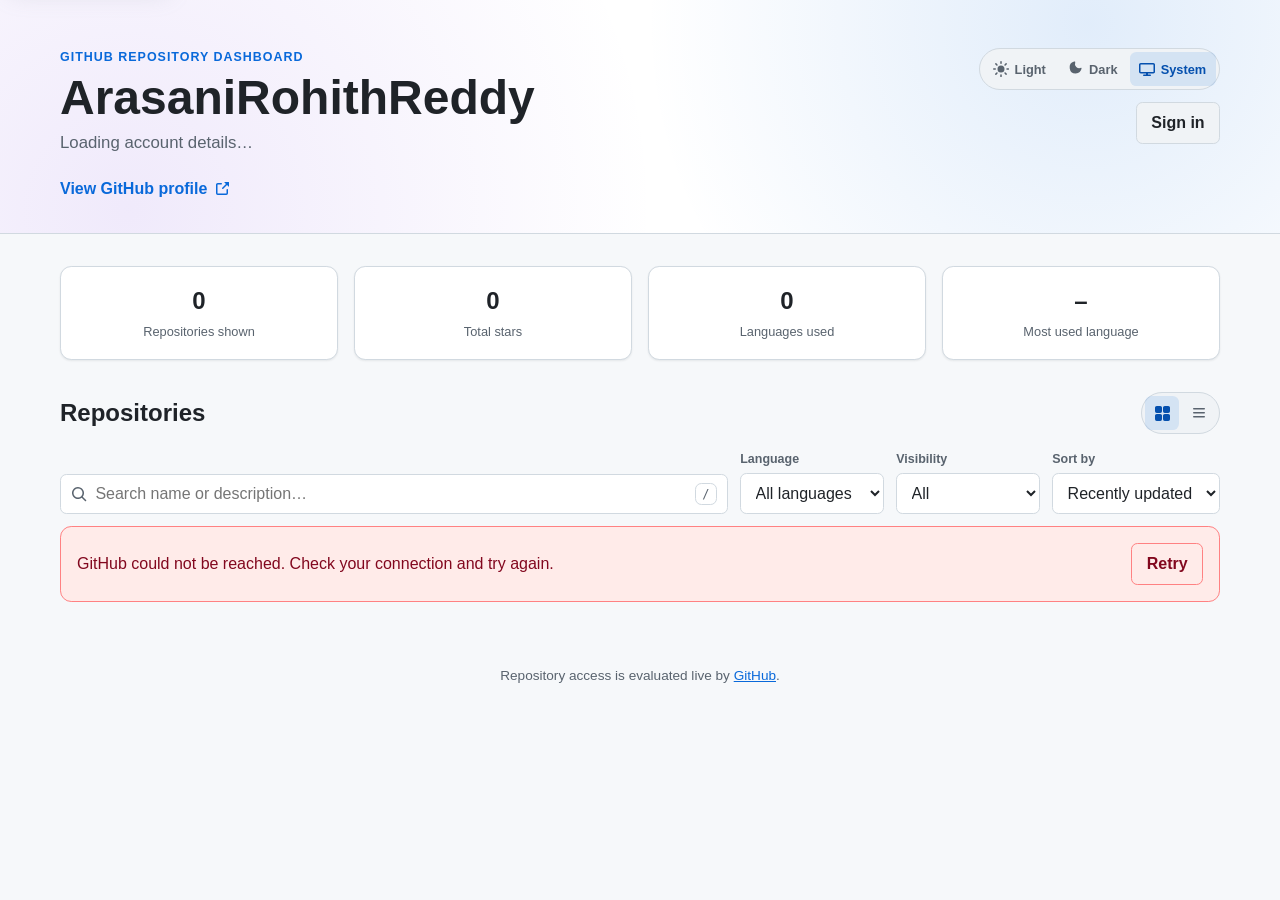
==== commit 769b6f18: "Fix broken segmented toggle controls (theme + view) Co-authored-by: ArasaniRohithReddy <150044914+Ar" ====
--- a/index.html
+++ b/index.html
@@ -49,8 +49,8 @@
       <symbol id="icon-lock" viewBox="0 0 16 16">
         <path d="M4 4a4 4 0 0 1 8 0v2h.25c.966 0 1.75.784 1.75 1.75v5.5A1.75 1.75 0 0 1 12.25 15h-8.5A1.75 1.75 0 0 1 2 13.25v-5.5C2 6.784 2.784 6 3.75 6H4Zm1.5 2h5V4a2.5 2.5 0 0 0-5 0Z"/>
       </symbol>
-      <symbol id="icon-globe" viewBox="0 0 16 16">
-        <path d="M8 0a8 8 0 1 0 0 16A8 8 0 0 0 8 0ZM1.55 8.5h2.03a12.9 12.9 0 0 0 .77 3.66 6.51 6.51 0 0 1-2.8-3.66Zm0-1a6.51 6.51 0 0 1 2.8-3.66 12.9 12.9 0 0 0-.77 3.66H1.55Zm5.95-5.4c-.5.6-1.13 1.87-1.42 3.9h2.84c-.29-2.03-.92-3.3-1.42-3.9ZM8.5 7h-3a11.9 11.9 0 0 0 .8 3.5H8.5V7Zm0 4.5H6.3c.29 2.03.92 3.3 1.42 3.9.5-.6 1.13-1.87 1.42-3.9H8.5Zm1 0c-.09.83-.23 1.6-.4 2.29A6.52 6.52 0 0 0 12.42 12h-2.05a12.9 12.9 0 0 1-.87-.5ZM12.42 4h-2.05c.34.68.6 1.53.77 2.5h2.03A6.51 6.51 0 0 0 12.42 4ZM9.1 6.5h3.03c-.17-.97-.43-1.82-.77-2.5H9.5c.17.68.31 1.6.4 2.5Zm-4.6 4.5H2.42a6.51 6.51 0 0 0 2.8 3.66c-.34-.68-.6-1.53-.77-2.66Z"/>
+      <symbol id="icon-external" viewBox="0 0 16 16">
+        <path d="M3.75 2h3.5a.75.75 0 0 1 0 1.5h-3.5a.25.25 0 0 0-.25.25v8.5c0 .138.112.25.25.25h8.5a.25.25 0 0 0 .25-.25v-3.5a.75.75 0 0 1 1.5 0v3.5A1.75 1.75 0 0 1 12.25 14h-8.5A1.75 1.75 0 0 1 2 12.25v-8.5C2 2.784 2.784 2 3.75 2Zm6.854-1h4.146a.25.25 0 0 1 .25.25v4.146a.25.25 0 0 1-.427.177L13.03 4.03 9.28 7.78a.75.75 0 0 1-1.06-1.06l3.75-3.75-1.543-1.543A.25.25 0 0 1 10.604 1Z"/>
       </symbol>
       <symbol id="icon-archive" viewBox="0 0 16 16">
         <path d="M2 2.75C2 2.34 2.34 2 2.75 2h10.5c.41 0 .75.34.75.75v2.5a.75.75 0 0 1-.75.75H13v6.25A1.75 1.75 0 0 1 11.25 14h-6.5A1.75 1.75 0 0 1 3 12.25V6h-.25a.75.75 0 0 1-.75-.75v-2.5ZM4.5 6v6.25c0 .14.11.25.25.25h6.5a.25.25 0 0 0 .25-.25V6h-7ZM3.5 3.5v1h9v-1h-9ZM6 8.75c0-.41.34-.75.75-.75h2.5a.75.75 0 0 1 0 1.5h-2.5a.75.75 0 0 1-.75-.75Z"/>
@@ -90,23 +90,23 @@
             <ul id="profile-meta" class="profile-meta"></ul>
             <a id="profile-link" class="profile-link" href="https://github.com/ArasaniRohithReddy" target="_blank" rel="noopener noreferrer">
               View GitHub profile
-              <svg class="icon" aria-hidden="true"><use href="#icon-globe"></use></svg>
+              <svg class="icon" aria-hidden="true"><use href="#icon-external"></use></svg>
             </a>
           </div>
         </div>
         <div class="hero-actions">
-          <div class="theme-toggle" role="group" aria-label="Theme">
-            <button type="button" data-theme="light" class="theme-btn" aria-pressed="false" title="Light theme">
+          <div class="theme-toggle segmented" role="radiogroup" aria-label="Theme">
+            <button type="button" data-theme="light" class="theme-btn segmented-option" role="radio" aria-checked="false" tabindex="-1" title="Light theme">
               <svg class="icon" aria-hidden="true"><use href="#icon-sun"></use></svg>
-              <span class="visually-hidden">Light theme</span>
-            </button>
-            <button type="button" data-theme="dark" class="theme-btn" aria-pressed="false" title="Dark theme">
+              <span class="segmented-label">Light</span>
+            </button>
+            <button type="button" data-theme="dark" class="theme-btn segmented-option" role="radio" aria-checked="false" tabindex="-1" title="Dark theme">
               <svg class="icon" aria-hidden="true"><use href="#icon-moon"></use></svg>
-              <span class="visually-hidden">Dark theme</span>
-            </button>
-            <button type="button" data-theme="system" class="theme-btn" aria-pressed="false" title="Match system theme">
+              <span class="segmented-label">Dark</span>
+            </button>
+            <button type="button" data-theme="system" class="theme-btn segmented-option" role="radio" aria-checked="false" tabindex="-1" title="Match system theme">
               <svg class="icon" aria-hidden="true"><use href="#icon-system"></use></svg>
-              <span class="visually-hidden">System theme</span>
+              <span class="segmented-label">System</span>
             </button>
           </div>
 
@@ -180,12 +180,12 @@
       <section class="repo-section" aria-labelledby="repo-heading">
         <div class="section-heading">
           <h2 id="repo-heading">Repositories</h2>
-          <div class="view-toggle" role="group" aria-label="View mode">
-            <button type="button" data-view="grid" class="view-btn" aria-pressed="false">
+          <div class="view-toggle segmented" role="radiogroup" aria-label="View">
+            <button type="button" data-view="grid" class="view-btn segmented-option" role="radio" aria-checked="false" tabindex="-1" title="Grid view">
               <svg class="icon" aria-hidden="true"><use href="#icon-grid"></use></svg>
               <span class="visually-hidden">Grid view</span>
             </button>
-            <button type="button" data-view="list" class="view-btn" aria-pressed="false">
+            <button type="button" data-view="list" class="view-btn segmented-option" role="radio" aria-checked="false" tabindex="-1" title="List view">
               <svg class="icon" aria-hidden="true"><use href="#icon-list"></use></svg>
               <span class="visually-hidden">List view</span>
             </button>
--- a/assets/styles.css
+++ b/assets/styles.css
@@ -275,40 +275,61 @@
   gap: var(--space-3);
 }
 
-.theme-toggle,
-.view-toggle {
+.segmented {
   display: inline-flex;
+  align-items: stretch;
+  gap: 0.15rem;
   border: 1px solid var(--border);
   border-radius: var(--radius-full);
   background: var(--surface-muted);
   padding: 0.2rem;
 }
 
-.theme-btn,
-.view-btn {
+.segmented-option {
+  box-sizing: border-box;
   display: inline-flex;
+  flex: none;
   align-items: center;
   justify-content: center;
-  width: 2.1rem;
-  height: 2.1rem;
+  gap: 0.35rem;
+  width: 2.125rem;
+  min-width: 2.125rem;
+  height: 2.125rem;
+  min-height: 0;
+  padding: 0;
   border: none;
-  border-radius: var(--radius-full);
+  border-radius: var(--radius-sm);
   background: transparent;
   color: var(--muted);
+  font-size: 0.8rem;
+  font-weight: 600;
   cursor: pointer;
   transition: background var(--transition-fast), color var(--transition-fast);
 }
 
-.theme-btn:hover,
-.view-btn:hover {
+.theme-toggle .segmented-option {
+  width: auto;
+  padding: 0 0.6rem;
+}
+
+.segmented-option .icon {
+  flex: none;
+  width: 16px;
+  height: 16px;
+}
+
+.segmented-label {
+  white-space: nowrap;
+}
+
+.segmented-option:hover {
   background: var(--surface-hover);
   color: var(--text);
 }
 
-.theme-btn[aria-pressed="true"],
-.view-btn[aria-pressed="true"] {
-  background: var(--accent);
-  color: #ffffff;
+.segmented-option[aria-checked="true"] {
+  background: var(--accent-soft);
+  color: var(--accent-strong);
 }
 
 .signin-area {
@@ -886,6 +907,26 @@
   }
 }
 
+@media (max-width: 480px) {
+  .theme-toggle .segmented-option {
+    width: 2.125rem;
+    padding: 0;
+  }
+
+  .theme-toggle .segmented-label {
+    position: absolute;
+    width: 1px;
+    height: 1px;
+    margin: -1px;
+    padding: 0;
+    overflow: hidden;
+    clip: rect(0 0 0 0);
+    clip-path: inset(50%);
+    white-space: nowrap;
+    border: 0;
+  }
+}
+
 @media (prefers-reduced-motion: reduce) {
   *,
   *::before,
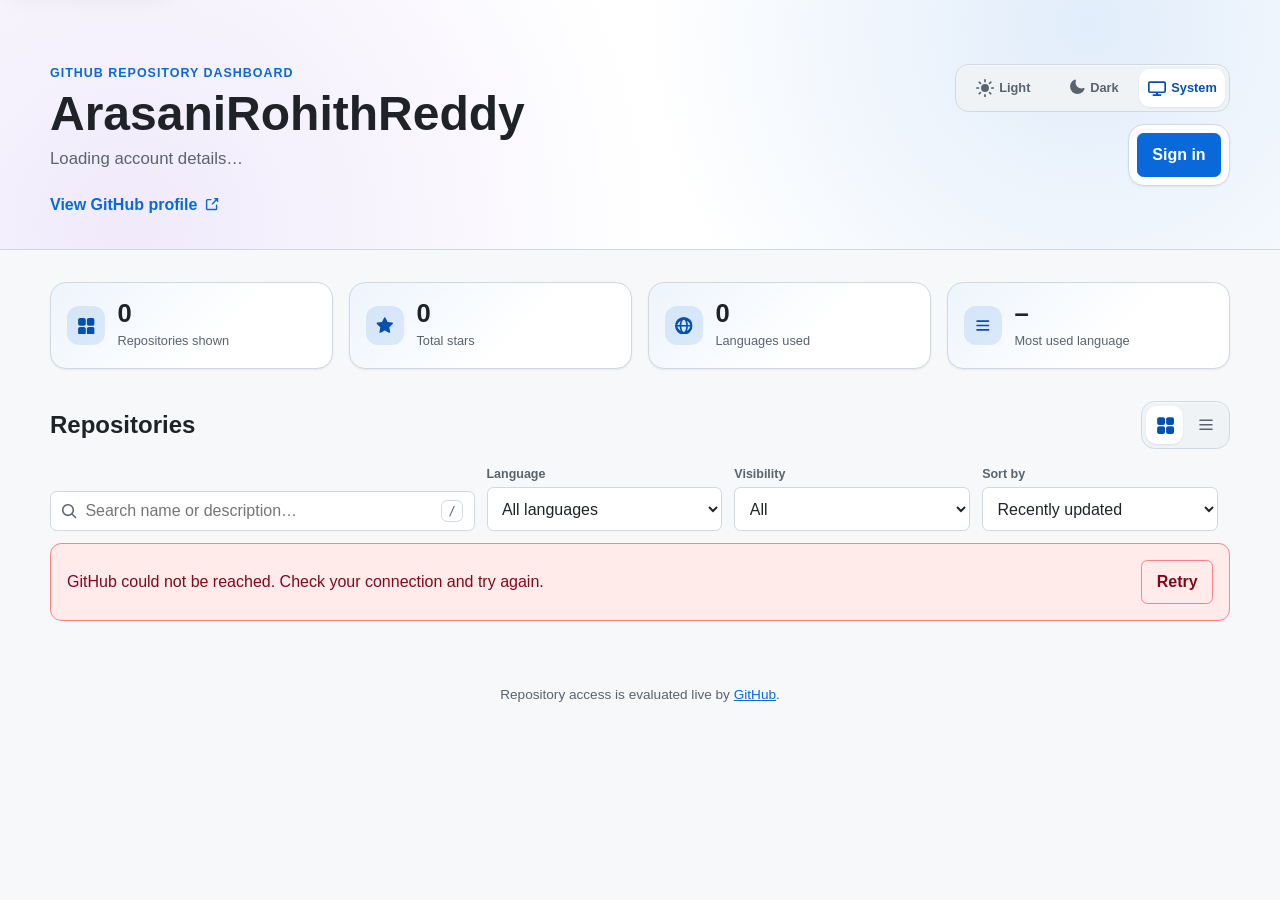
==== commit 0b4a1ec7: "Refine responsive dashboard UI Co-authored-by: ArasaniRohithReddy <150044914+ArasaniRohithReddy@user" ====
--- a/index.html
+++ b/index.html
@@ -49,6 +49,9 @@
       <symbol id="icon-lock" viewBox="0 0 16 16">
         <path d="M4 4a4 4 0 0 1 8 0v2h.25c.966 0 1.75.784 1.75 1.75v5.5A1.75 1.75 0 0 1 12.25 15h-8.5A1.75 1.75 0 0 1 2 13.25v-5.5C2 6.784 2.784 6 3.75 6H4Zm1.5 2h5V4a2.5 2.5 0 0 0-5 0Z"/>
       </symbol>
+      <symbol id="icon-globe" viewBox="0 0 16 16">
+        <path d="M8 0a8 8 0 1 0 0 16A8 8 0 0 0 8 0ZM2.04 8.75h2.2c.08 1.45.4 2.8.91 3.87a6.52 6.52 0 0 1-3.11-3.87Zm0-1.5a6.52 6.52 0 0 1 3.11-3.87 11.8 11.8 0 0 0-.91 3.87h-2.2Zm3.7 1.5h4.52c-.1 1.45-.45 2.75-.96 3.65-.55.98-1.05 1.1-1.3 1.1s-.75-.12-1.3-1.1c-.51-.9-.86-2.2-.96-3.65Zm0-1.5c.1-1.45.45-2.75.96-3.65.55-.98 1.05-1.1 1.3-1.1s.75.12 1.3 1.1c.51.9.86 2.2.96 3.65H5.74Zm5.1 5.37c.52-1.07.84-2.42.92-3.87h2.2a6.52 6.52 0 0 1-3.12 3.87Zm.92-5.37a11.8 11.8 0 0 0-.91-3.87 6.52 6.52 0 0 1 3.11 3.87h-2.2Z"/>
+      </symbol>
       <symbol id="icon-external" viewBox="0 0 16 16">
         <path d="M3.75 2h3.5a.75.75 0 0 1 0 1.5h-3.5a.25.25 0 0 0-.25.25v8.5c0 .138.112.25.25.25h8.5a.25.25 0 0 0 .25-.25v-3.5a.75.75 0 0 1 1.5 0v3.5A1.75 1.75 0 0 1 12.25 14h-8.5A1.75 1.75 0 0 1 2 12.25v-8.5C2 2.784 2.784 2 3.75 2Zm6.854-1h4.146a.25.25 0 0 1 .25.25v4.146a.25.25 0 0 1-.427.177L13.03 4.03 9.28 7.78a.75.75 0 0 1-1.06-1.06l3.75-3.75-1.543-1.543A.25.25 0 0 1 10.604 1Z"/>
       </symbol>
@@ -71,9 +74,9 @@
         <path d="M8 4.5A3.5 3.5 0 1 0 8 11.5 3.5 3.5 0 0 0 8 4.5ZM8 0a.75.75 0 0 1 .75.75v1.5a.75.75 0 0 1-1.5 0V.75A.75.75 0 0 1 8 0Zm0 13.25a.75.75 0 0 1 .75.75v1.5a.75.75 0 0 1-1.5 0v-1.5a.75.75 0 0 1 .75-.75ZM2.343 2.343a.75.75 0 0 1 1.06 0l1.061 1.06a.75.75 0 1 1-1.06 1.061l-1.06-1.06a.75.75 0 0 1 0-1.061Zm9.193 9.193a.75.75 0 0 1 1.06 0l1.061 1.06a.75.75 0 0 1-1.06 1.061l-1.061-1.06a.75.75 0 0 1 0-1.061ZM0 8a.75.75 0 0 1 .75-.75h1.5a.75.75 0 0 1 0 1.5H.75A.75.75 0 0 1 0 8Zm13.25 0a.75.75 0 0 1 .75-.75h1.5a.75.75 0 0 1 0 1.5h-1.5a.75.75 0 0 1-.75-.75ZM2.343 13.657a.75.75 0 0 1 0-1.06l1.06-1.061a.75.75 0 1 1 1.061 1.06l-1.06 1.061a.75.75 0 0 1-1.061 0Zm9.193-9.193a.75.75 0 0 1 0-1.06l1.06-1.061a.75.75 0 1 1 1.061 1.06l-1.06 1.061a.75.75 0 0 1-1.061 0Z"/>
       </symbol>
       <symbol id="icon-moon" viewBox="0 0 16 16">
-        <path d="M9.598.75c.415-.157.849.279.692.694a5.5 5.5 0 0 0 7.257 7.026c.415-.157.849.279.692.694A7.501 7.501 0 1 1 8.858.75Z" transform="scale(0.8)"/>
-      </symbol>
-      <symbol id="icon-system" viewBox="0 0 16 16">
+        <path d="M11.63 12.9A6.25 6.25 0 0 1 7.1.37a.75.75 0 0 1 .86.98 5.25 5.25 0 0 0 6.7 6.7.75.75 0 0 1 .98.86 6.27 6.27 0 0 1-4.01 3.99Z"/>
+      </symbol>
+      <symbol id="icon-monitor" viewBox="0 0 16 16">
         <path d="M1.75 2h12.5c.966 0 1.75.784 1.75 1.75v7c0 .966-.784 1.75-1.75 1.75H9v1h2.25a.75.75 0 0 1 0 1.5h-6.5a.75.75 0 0 1 0-1.5H7v-1H1.75A1.75 1.75 0 0 1 0 10.75v-7C0 2.784.784 2 1.75 2Zm0 1.5a.25.25 0 0 0-.25.25v7c0 .138.112.25.25.25h12.5a.25.25 0 0 0 .25-.25v-7a.25.25 0 0 0-.25-.25H1.75Z"/>
       </symbol>
     </svg>
@@ -90,29 +93,29 @@
             <ul id="profile-meta" class="profile-meta"></ul>
             <a id="profile-link" class="profile-link" href="https://github.com/ArasaniRohithReddy" target="_blank" rel="noopener noreferrer">
               View GitHub profile
-              <svg class="icon" aria-hidden="true"><use href="#icon-external"></use></svg>
+              <svg class="icon" viewBox="0 0 16 16" focusable="false" aria-hidden="true"><use href="#icon-external"></use></svg>
             </a>
           </div>
         </div>
         <div class="hero-actions">
           <div class="theme-toggle segmented" role="radiogroup" aria-label="Theme">
             <button type="button" data-theme="light" class="theme-btn segmented-option" role="radio" aria-checked="false" tabindex="-1" title="Light theme">
-              <svg class="icon" aria-hidden="true"><use href="#icon-sun"></use></svg>
+              <svg class="icon" viewBox="0 0 16 16" focusable="false" aria-hidden="true"><use href="#icon-sun"></use></svg>
               <span class="segmented-label">Light</span>
             </button>
             <button type="button" data-theme="dark" class="theme-btn segmented-option" role="radio" aria-checked="false" tabindex="-1" title="Dark theme">
-              <svg class="icon" aria-hidden="true"><use href="#icon-moon"></use></svg>
+              <svg class="icon" viewBox="0 0 16 16" focusable="false" aria-hidden="true"><use href="#icon-moon"></use></svg>
               <span class="segmented-label">Dark</span>
             </button>
             <button type="button" data-theme="system" class="theme-btn segmented-option" role="radio" aria-checked="false" tabindex="-1" title="Match system theme">
-              <svg class="icon" aria-hidden="true"><use href="#icon-system"></use></svg>
+              <svg class="icon" viewBox="0 0 16 16" focusable="false" aria-hidden="true"><use href="#icon-monitor"></use></svg>
               <span class="segmented-label">System</span>
             </button>
           </div>
 
           <div class="signin-area">
             <p id="signin-status" class="signin-status" hidden></p>
-            <button id="open-signin" type="button" class="secondary">Sign in</button>
+            <button id="open-signin" type="button">Sign in</button>
             <button id="sign-out" type="button" class="secondary" hidden>Sign out</button>
           </div>
         </div>
@@ -160,20 +163,40 @@
     <main id="repositories" class="shell">
       <section class="stats-strip" aria-label="Repository statistics">
         <div class="stat">
-          <span id="stat-repos" class="stat-value">–</span>
-          <span class="stat-label">Repositories shown</span>
-        </div>
-        <div class="stat">
-          <span id="stat-stars" class="stat-value">–</span>
-          <span class="stat-label">Total stars</span>
-        </div>
-        <div class="stat">
-          <span id="stat-languages" class="stat-value">–</span>
-          <span class="stat-label">Languages used</span>
-        </div>
-        <div class="stat">
-          <span id="stat-top-language" class="stat-value">–</span>
-          <span class="stat-label">Most used language</span>
+          <span class="stat-icon" aria-hidden="true">
+            <svg class="icon" viewBox="0 0 16 16" focusable="false"><use href="#icon-grid"></use></svg>
+          </span>
+          <span class="stat-copy">
+            <span id="stat-repos" class="stat-value">–</span>
+            <span class="stat-label">Repositories shown</span>
+          </span>
+        </div>
+        <div class="stat">
+          <span class="stat-icon" aria-hidden="true">
+            <svg class="icon" viewBox="0 0 16 16" focusable="false"><use href="#icon-star"></use></svg>
+          </span>
+          <span class="stat-copy">
+            <span id="stat-stars" class="stat-value">–</span>
+            <span class="stat-label">Total stars</span>
+          </span>
+        </div>
+        <div class="stat">
+          <span class="stat-icon" aria-hidden="true">
+            <svg class="icon" viewBox="0 0 16 16" focusable="false"><use href="#icon-globe"></use></svg>
+          </span>
+          <span class="stat-copy">
+            <span id="stat-languages" class="stat-value">–</span>
+            <span class="stat-label">Languages used</span>
+          </span>
+        </div>
+        <div class="stat">
+          <span class="stat-icon" aria-hidden="true">
+            <svg class="icon" viewBox="0 0 16 16" focusable="false"><use href="#icon-list"></use></svg>
+          </span>
+          <span class="stat-copy">
+            <span id="stat-top-language" class="stat-value">–</span>
+            <span class="stat-label">Most used language</span>
+          </span>
         </div>
       </section>
 
@@ -182,11 +205,11 @@
           <h2 id="repo-heading">Repositories</h2>
           <div class="view-toggle segmented" role="radiogroup" aria-label="View">
             <button type="button" data-view="grid" class="view-btn segmented-option" role="radio" aria-checked="false" tabindex="-1" title="Grid view">
-              <svg class="icon" aria-hidden="true"><use href="#icon-grid"></use></svg>
+              <svg class="icon" viewBox="0 0 16 16" focusable="false" aria-hidden="true"><use href="#icon-grid"></use></svg>
               <span class="visually-hidden">Grid view</span>
             </button>
             <button type="button" data-view="list" class="view-btn segmented-option" role="radio" aria-checked="false" tabindex="-1" title="List view">
-              <svg class="icon" aria-hidden="true"><use href="#icon-list"></use></svg>
+              <svg class="icon" viewBox="0 0 16 16" focusable="false" aria-hidden="true"><use href="#icon-list"></use></svg>
               <span class="visually-hidden">List view</span>
             </button>
           </div>
@@ -194,7 +217,7 @@
 
         <div class="filter-bar">
           <div class="search-field">
-            <svg class="icon" aria-hidden="true"><use href="#icon-search"></use></svg>
+            <svg class="icon" viewBox="0 0 16 16" focusable="false" aria-hidden="true"><use href="#icon-search"></use></svg>
             <label for="search" class="visually-hidden">Search repositories</label>
             <input id="search" type="search" placeholder="Search name or description…">
             <kbd class="search-hint" aria-hidden="true">/</kbd>
@@ -230,7 +253,7 @@
           </button>
         </div>
 
-        <p id="result-count" class="muted result-count"></p>
+        <p id="result-count" class="muted result-count" role="status" aria-live="polite"></p>
 
         <div id="status" class="status" role="status" aria-live="polite" hidden></div>
         <div id="skeletons" class="repo-grid" aria-hidden="true" hidden>
--- a/assets/styles.css
+++ b/assets/styles.css
@@ -12,7 +12,10 @@
   --accent: #0969da;
   --accent-strong: #0550ae;
   --accent-soft: rgb(9 105 218 / 12%);
+  --accent-softer: rgb(9 105 218 / 7%);
   --private: #8250df;
+  --success: #1a7f37;
+  --success-soft: rgb(26 127 55 / 12%);
   --danger-bg: #ffebe9;
   --danger-border: #ff8182;
   --danger-text: #82071e;
@@ -54,7 +57,10 @@
     --accent: #58a6ff;
     --accent-strong: #79c0ff;
     --accent-soft: rgb(88 166 255 / 15%);
+    --accent-softer: rgb(88 166 255 / 8%);
     --private: #d2a8ff;
+    --success: #3fb950;
+    --success-soft: rgb(63 185 80 / 14%);
     --danger-bg: #3d1117;
     --danger-border: #f85149;
     --danger-text: #ffb3ad;
@@ -76,7 +82,10 @@
   --accent: #0969da;
   --accent-strong: #0550ae;
   --accent-soft: rgb(9 105 218 / 12%);
+  --accent-softer: rgb(9 105 218 / 7%);
   --private: #8250df;
+  --success: #1a7f37;
+  --success-soft: rgb(26 127 55 / 12%);
   --danger-bg: #ffebe9;
   --danger-border: #ff8182;
   --danger-text: #82071e;
@@ -96,7 +105,10 @@
   --accent: #58a6ff;
   --accent-strong: #79c0ff;
   --accent-soft: rgb(88 166 255 / 15%);
+  --accent-softer: rgb(88 166 255 / 8%);
   --private: #d2a8ff;
+  --success: #3fb950;
+  --success-soft: rgb(63 185 80 / 14%);
   --danger-bg: #3d1117;
   --danger-border: #f85149;
   --danger-text: #ffb3ad;
@@ -115,6 +127,7 @@
   color: var(--text);
   font-family: var(--font-sans);
   line-height: 1.5;
+  overflow-x: clip;
 }
 
 a {
@@ -126,11 +139,12 @@
 }
 
 .shell {
-  width: min(1160px, calc(100% - 2rem));
+  width: min(1180px, calc(100% - 2rem));
   margin-inline: auto;
 }
 
 .icon {
+  display: inline-block;
   width: 1em;
   height: 1em;
   fill: currentColor;
@@ -159,7 +173,7 @@
 .site-header {
   position: relative;
   overflow: hidden;
-  padding: var(--space-7) 0 var(--space-6);
+  padding: clamp(2rem, 5vw, 4rem) 0 var(--space-6);
   border-bottom: 1px solid var(--border);
   background: var(--surface);
 }
@@ -175,11 +189,10 @@
 
 .hero {
   position: relative;
-  display: flex;
-  flex-wrap: wrap;
-  align-items: flex-start;
-  justify-content: space-between;
-  gap: var(--space-5);
+  display: grid;
+  grid-template-columns: minmax(0, 1fr) minmax(18rem, max-content);
+  align-items: start;
+  gap: var(--space-6);
 }
 
 .hero-main {
@@ -187,6 +200,7 @@
   align-items: center;
   gap: var(--space-5);
   min-width: 0;
+  max-width: 48rem;
 }
 
 .avatar {
@@ -264,6 +278,11 @@
   text-decoration: none;
 }
 
+.profile-link .icon {
+  width: 0.95rem;
+  height: 0.95rem;
+}
+
 .profile-link:hover {
   text-decoration: underline;
 }
@@ -273,32 +292,35 @@
   flex-direction: column;
   align-items: flex-end;
   gap: var(--space-3);
+  justify-self: end;
 }
 
 .segmented {
   display: inline-flex;
-  align-items: stretch;
-  gap: 0.15rem;
+  align-items: center;
+  gap: var(--space-1);
   border: 1px solid var(--border);
-  border-radius: var(--radius-full);
+  border-radius: 0.85rem;
   background: var(--surface-muted);
-  padding: 0.2rem;
+  padding: var(--space-1);
+  box-shadow: inset 0 1px 0 rgb(255 255 255 / 45%);
 }
 
 .segmented-option {
+  position: relative;
   box-sizing: border-box;
   display: inline-flex;
   flex: none;
   align-items: center;
   justify-content: center;
   gap: 0.35rem;
-  width: 2.125rem;
-  min-width: 2.125rem;
-  height: 2.125rem;
+  width: 2.35rem;
+  min-width: 2.35rem;
+  height: 2.35rem;
   min-height: 0;
   padding: 0;
   border: none;
-  border-radius: var(--radius-sm);
+  border-radius: 0.65rem;
   background: transparent;
   color: var(--muted);
   font-size: 0.8rem;
@@ -308,14 +330,16 @@
 }
 
 .theme-toggle .segmented-option {
-  width: auto;
-  padding: 0 0.6rem;
+  width: 5.35rem;
+  padding: 0 0.55rem;
 }
 
 .segmented-option .icon {
   flex: none;
-  width: 16px;
-  height: 16px;
+  width: 18px;
+  height: 18px;
+  color: currentColor;
+  fill: currentColor;
 }
 
 .segmented-label {
@@ -328,20 +352,43 @@
 }
 
 .segmented-option[aria-checked="true"] {
-  background: var(--accent-soft);
+  background: var(--surface);
+  box-shadow: var(--shadow-sm);
   color: var(--accent-strong);
 }
 
 .signin-area {
   display: flex;
   align-items: center;
-  gap: 0.6rem;
+  justify-content: flex-end;
+  gap: var(--space-2);
+  max-width: 34rem;
+  padding: var(--space-2);
+  border: 1px solid var(--border);
+  border-radius: var(--radius-lg);
+  background: color-mix(in srgb, var(--surface) 90%, transparent);
+  box-shadow: var(--shadow-sm);
 }
 
 .signin-status {
   margin: 0;
-  color: var(--muted);
+  padding: 0.45rem 0.7rem;
+  border: 1px solid color-mix(in srgb, var(--success) 32%, transparent);
+  border-radius: var(--radius-full);
+  background: var(--success-soft);
+  color: var(--text);
   font-size: 0.85rem;
+  font-weight: 600;
+}
+
+.signin-status::before {
+  display: inline-block;
+  width: 0.55rem;
+  height: 0.55rem;
+  margin-right: 0.45rem;
+  border-radius: 50%;
+  background: var(--success);
+  content: "";
 }
 
 /* ---------- Buttons / inputs (shared) ---------- */
@@ -353,7 +400,7 @@
 input,
 select,
 button {
-  min-height: 2.6rem;
+  min-height: 2.75rem;
   border: 1px solid var(--border);
   border-radius: var(--radius-sm);
   background: var(--surface);
@@ -494,19 +541,46 @@
 }
 
 .stat {
+  display: flex;
+  align-items: center;
+  gap: var(--space-3);
+  min-width: 0;
   padding: var(--space-4);
   border: 1px solid var(--border);
-  border-radius: var(--radius-md);
-  background: var(--surface);
+  border-radius: var(--radius-lg);
+  background:
+    linear-gradient(135deg, var(--accent-softer), transparent 60%),
+    var(--surface);
   box-shadow: var(--shadow-sm);
-  text-align: center;
+  text-align: left;
+}
+
+.stat-icon {
+  display: inline-grid;
+  flex: none;
+  width: 2.4rem;
+  height: 2.4rem;
+  place-items: center;
+  border-radius: 0.75rem;
+  background: var(--accent-soft);
+  color: var(--accent-strong);
+}
+
+.stat-icon .icon {
+  width: 1.1rem;
+  height: 1.1rem;
+}
+
+.stat-copy {
+  min-width: 0;
 }
 
 .stat-value {
   display: block;
   overflow-wrap: anywhere;
-  font-size: 1.5rem;
+  font-size: clamp(1.25rem, 2vw, 1.65rem);
   font-weight: 700;
+  line-height: 1.15;
 }
 
 .stat-label {
@@ -529,8 +603,8 @@
 }
 
 .filter-bar {
-  display: flex;
-  flex-wrap: wrap;
+  display: grid;
+  grid-template-columns: minmax(14rem, 1.35fr) repeat(3, minmax(9rem, 0.75fr)) auto;
   align-items: end;
   gap: var(--space-3);
   margin-bottom: var(--space-3);
@@ -539,9 +613,8 @@
 .search-field {
   position: relative;
   display: flex;
-  flex: 1 1 16rem;
-  align-items: center;
-  min-width: 12rem;
+  align-items: center;
+  min-width: 0;
   padding-inline: 0.65rem;
   border: 1px solid var(--border);
   border-radius: var(--radius-sm);
@@ -582,7 +655,7 @@
   display: flex;
   flex-direction: column;
   gap: 0.25rem;
-  min-width: 9rem;
+  min-width: 0;
 }
 
 .filter-field label {
@@ -642,7 +715,7 @@
 
 .repo-grid {
   display: grid;
-  grid-template-columns: repeat(auto-fill, minmax(19rem, 1fr));
+  grid-template-columns: repeat(auto-fit, minmax(min(100%, 21rem), 1fr));
   gap: var(--space-4);
 }
 
@@ -652,6 +725,7 @@
 
 .repo-card {
   display: flex;
+  height: 100%;
   min-width: 0;
   flex-direction: column;
   gap: var(--space-2);
@@ -670,6 +744,11 @@
   transform: translateY(-2px);
 }
 
+.repo-card:focus-within {
+  border-color: var(--accent);
+  box-shadow: var(--shadow-md);
+}
+
 .repo-grid--list .repo-card {
   flex-direction: row;
   flex-wrap: wrap;
@@ -689,6 +768,11 @@
 .repo-grid--list .description,
 .repo-grid--list .topics {
   flex: 2 1 16rem;
+}
+
+.repo-grid--list .description,
+.repo-grid--list .topics {
+  min-height: 0;
 }
 
 .repo-card.private {
@@ -744,13 +828,29 @@
 }
 
 .description {
-  flex: 1;
   margin: 0;
   color: var(--muted);
+  display: -webkit-box;
+  min-height: 4.5em;
+  overflow: hidden;
+  -webkit-box-orient: vertical;
+  -webkit-line-clamp: 3;
+}
+
+.description.placeholder {
+  color: color-mix(in srgb, var(--muted) 78%, var(--surface));
+  font-style: italic;
 }
 
 .topics {
+  min-height: 1.65rem;
+  max-height: 3.65rem;
   margin: 0;
+  overflow: hidden;
+}
+
+.topics--empty {
+  min-height: 1.65rem;
 }
 
 .topic-chip {
@@ -801,6 +901,20 @@
   border: 1px solid rgb(0 0 0 / 15%);
   border-radius: 50%;
   background: var(--language-color);
+}
+
+@supports not (color: color-mix(in srgb, white, black)) {
+  .signin-area {
+    background: var(--surface);
+  }
+
+  .signin-status {
+    border-color: var(--border);
+  }
+
+  .description.placeholder {
+    color: var(--muted);
+  }
 }
 
 /* ---------- Skeletons ---------- */
@@ -854,23 +968,39 @@
 }
 
 @media (max-width: 900px) {
+  .hero {
+    grid-template-columns: 1fr;
+  }
+
+  .hero-actions {
+    align-items: stretch;
+    justify-self: stretch;
+  }
+
+  .signin-area {
+    max-width: none;
+  }
+
   .stats-strip {
     grid-template-columns: repeat(2, minmax(0, 1fr));
   }
+
+  .filter-bar {
+    grid-template-columns: repeat(2, minmax(0, 1fr));
+  }
+
+  .search-field {
+    grid-column: 1 / -1;
+  }
 }
 
 @media (max-width: 720px) {
-  .hero,
-  .hero-actions,
+  .hero-main,
   .signin-area {
     align-items: stretch;
     flex-direction: column;
   }
 
-  .hero-actions {
-    align-items: flex-start;
-  }
-
   .avatar {
     width: 88px;
     height: 88px;
@@ -881,10 +1011,10 @@
   }
 
   .filter-bar {
-    flex-direction: column;
-    align-items: stretch;
-  }
-
+    grid-template-columns: 1fr;
+  }
+
+  .search-field,
   .filter-field,
   .clear-filters {
     width: 100%;
@@ -899,6 +1029,11 @@
     flex-direction: column;
     align-items: stretch;
   }
+
+  .repo-meta .updated {
+    width: 100%;
+    margin-left: 0;
+  }
 }
 
 @media (max-width: 420px) {
@@ -909,7 +1044,7 @@
 
 @media (max-width: 480px) {
   .theme-toggle .segmented-option {
-    width: 2.125rem;
+    width: 2.35rem;
     padding: 0;
   }
 
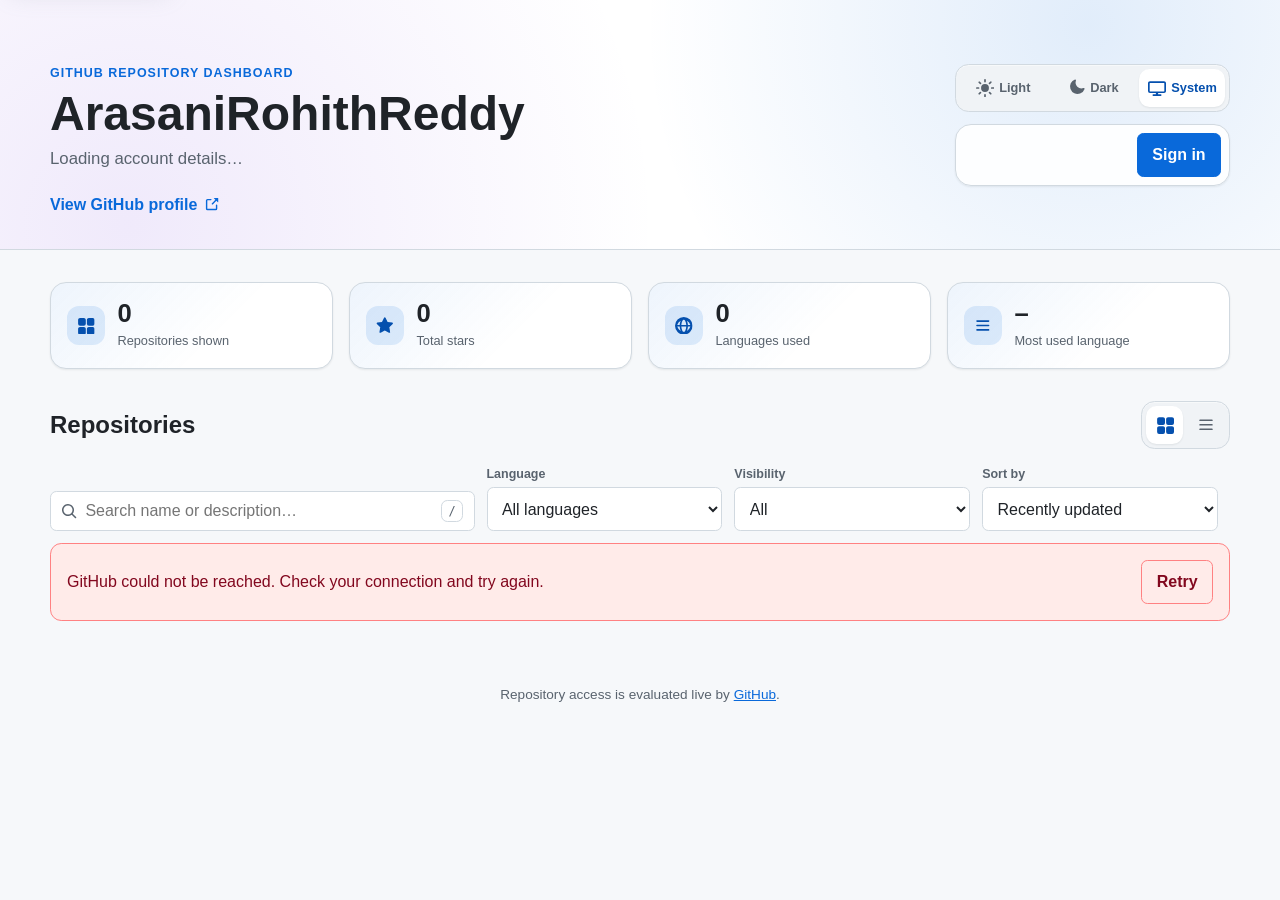
==== commit efd9cf10: "Harden token flow and responsive repository layout Co-authored-by: ArasaniRohithReddy <150044914+Ara" ====
--- a/index.html
+++ b/index.html
@@ -131,12 +131,14 @@
           </button>
         </div>
         <p class="dialog-help">
-          Optionally paste a GitHub personal access token to also see private
-          repositories that GitHub already permits you to access. Create a
+          Create a
           <a href="https://github.com/settings/personal-access-tokens/new" target="_blank" rel="noopener noreferrer">
-            least-privilege fine-grained token
+            fine-grained personal access token
           </a>
-          with read-only metadata access.
+          with <strong>Repository access: Only select repositories</strong> (or
+          All repositories) and <strong>Metadata: Read-only</strong> only. A
+          classic token with <code>repo</code> scope grants unnecessary write
+          access to every repository.
         </p>
         <label for="token">GitHub personal access token</label>
         <div class="token-row">
@@ -151,11 +153,14 @@
           >
           <button type="submit">Use token</button>
         </div>
+        <p id="token-error" class="token-error" role="alert" hidden></p>
         <p class="security-note">
-          <strong>Security note:</strong> GitHub—not this page—enforces
-          repository access. The token stays in this tab's session storage and
-          is sent only to <code>api.github.com</code>. This is not app-level
-          authentication; use a least-privilege token and clear it when done.
+          <strong>Security note:</strong> This is not application-level
+          authentication. GitHub enforces all access. The token stays in this
+          tab's session storage, never leaves the browser except in requests to
+          <code>api.github.com</code>, and is cleared after 60 minutes of
+          inactivity. <a href="https://github.com/settings/tokens" target="_blank" rel="noopener noreferrer">Revoke it</a>
+          when finished.
         </p>
       </form>
     </dialog>
--- a/assets/styles.css
+++ b/assets/styles.css
@@ -293,6 +293,9 @@
   align-items: flex-end;
   gap: var(--space-3);
   justify-self: end;
+  min-width: 0;
+  width: max-content;
+  max-width: 100%;
 }
 
 .segmented {
@@ -362,7 +365,9 @@
   align-items: center;
   justify-content: flex-end;
   gap: var(--space-2);
-  max-width: 34rem;
+  flex-wrap: nowrap;
+  width: 100%;
+  max-width: 48rem;
   padding: var(--space-2);
   border: 1px solid var(--border);
   border-radius: var(--radius-lg);
@@ -371,6 +376,8 @@
 }
 
 .signin-status {
+  min-width: 0;
+  flex: 1 1 auto;
   margin: 0;
   padding: 0.45rem 0.7rem;
   border: 1px solid color-mix(in srgb, var(--success) 32%, transparent);
@@ -379,6 +386,18 @@
   color: var(--text);
   font-size: 0.85rem;
   font-weight: 600;
+  overflow: hidden;
+  text-overflow: ellipsis;
+  white-space: nowrap;
+}
+
+.signin-area button {
+  flex: none;
+  white-space: nowrap;
+}
+
+.signin-status--warning {
+  border-color: var(--warning, #9a6700);
 }
 
 .signin-status::before {
@@ -608,6 +627,12 @@
   align-items: end;
   gap: var(--space-3);
   margin-bottom: var(--space-3);
+}
+
+.token-error {
+  margin: 0;
+  color: var(--danger-text);
+  font-size: 0.85rem;
 }
 
 .search-field {
@@ -750,10 +775,10 @@
 }
 
 .repo-grid--list .repo-card {
-  flex-direction: row;
-  flex-wrap: wrap;
-  align-items: center;
-  gap: var(--space-3) var(--space-5);
+  display: grid;
+  grid-template-columns: minmax(12rem, 18rem) minmax(12rem, 1fr) minmax(8rem, 14rem) minmax(17rem, auto);
+  align-items: center;
+  gap: var(--space-4);
   padding: var(--space-4) var(--space-5);
 }
 
@@ -761,18 +786,39 @@
   transform: none;
 }
 
+.repo-grid--list .card-heading,
+.repo-grid--list .description,
+.repo-grid--list .topics,
+.repo-grid--list .repo-meta {
+  min-width: 0;
+  min-height: 0;
+}
+
 .repo-grid--list .card-heading {
-  flex: 1 1 16rem;
-}
-
-.repo-grid--list .description,
+  display: block;
+}
+
+.repo-grid--list .badges {
+  margin-top: 0.35rem;
+}
+
+.repo-grid--list .description {
+  -webkit-line-clamp: 2;
+}
+
 .repo-grid--list .topics {
-  flex: 2 1 16rem;
-}
-
-.repo-grid--list .description,
-.repo-grid--list .topics {
-  min-height: 0;
+  max-height: 3.4rem;
+}
+
+.repo-grid--list .repo-meta {
+  justify-content: flex-end;
+  margin-top: 0;
+  text-align: right;
+}
+
+.repo-grid--list .repo-meta .updated {
+  flex-basis: 100%;
+  justify-content: flex-end;
 }
 
 .repo-card.private {
@@ -967,6 +1013,23 @@
   display: none !important;
 }
 
+@media (max-width: 1100px) {
+  .repo-grid--list .repo-card {
+    display: flex;
+    flex-direction: column;
+    align-items: stretch;
+  }
+
+  .repo-grid--list .repo-meta {
+    justify-content: flex-start;
+    text-align: left;
+  }
+
+  .repo-grid--list .repo-meta .updated {
+    justify-content: flex-start;
+  }
+}
+
 @media (max-width: 900px) {
   .hero {
     grid-template-columns: 1fr;
@@ -979,6 +1042,10 @@
 
   .signin-area {
     max-width: none;
+  }
+
+  .hero-actions {
+    width: 100%;
   }
 
   .stats-strip {
@@ -1001,6 +1068,10 @@
     flex-direction: column;
   }
 
+  .signin-area {
+    justify-content: flex-start;
+  }
+
   .avatar {
     width: 88px;
     height: 88px;
@@ -1023,11 +1094,6 @@
   .repo-grid,
   .repo-grid--list {
     grid-template-columns: 1fr;
-  }
-
-  .repo-grid--list .repo-card {
-    flex-direction: column;
-    align-items: stretch;
   }
 
   .repo-meta .updated {
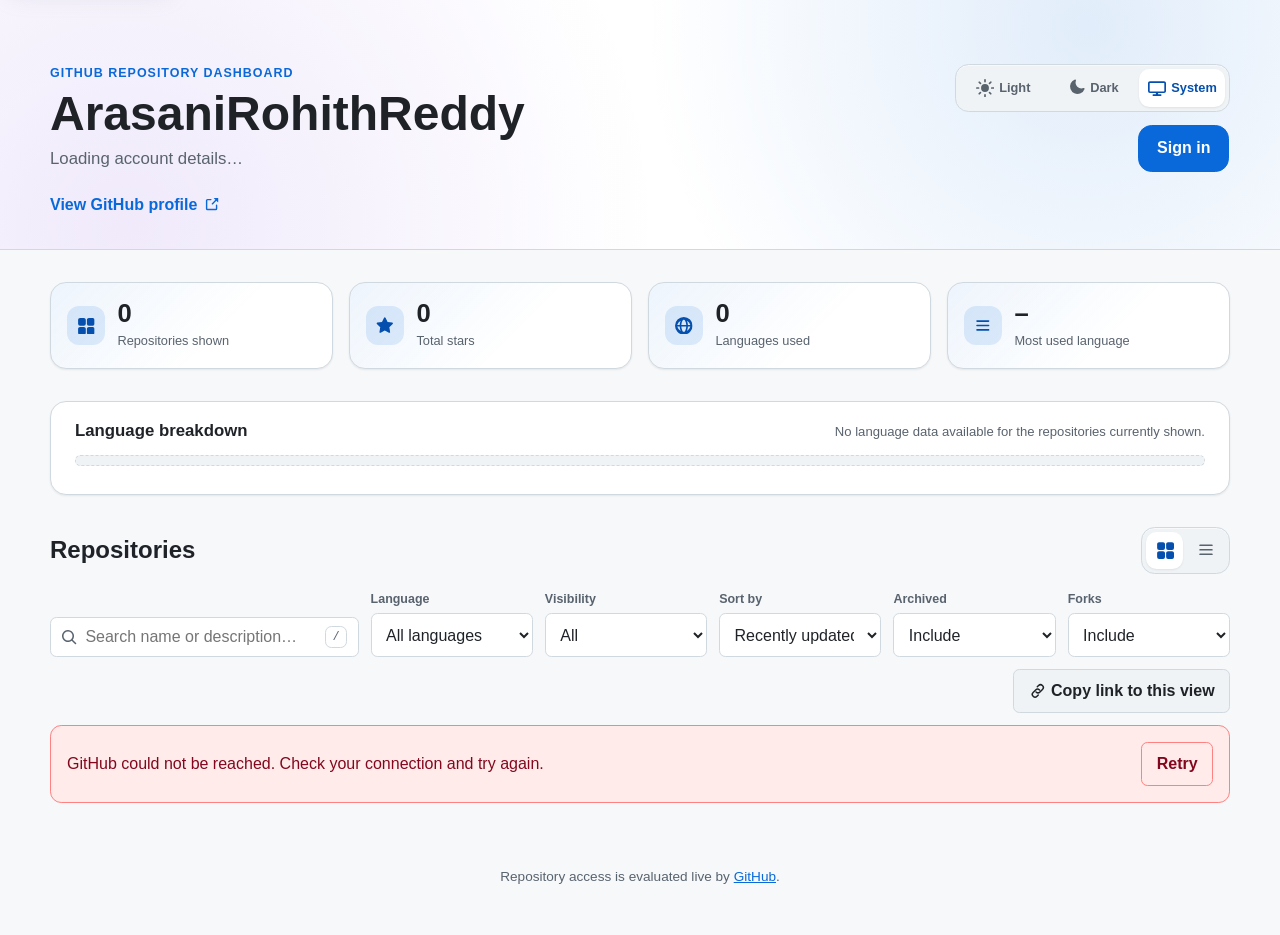
==== commit 53dc447c: "Fix signed-out sign-in card and add featured, language bar, copy, URL sync, 404 and social image Co-" ====
--- a/index.html
+++ b/index.html
@@ -16,7 +16,20 @@
       content="Browse repositories owned by ArasaniRohithReddy, with access enforced by GitHub."
     >
     <meta property="og:url" content="https://arasanirohithreddy.github.io/">
-    <meta name="twitter:card" content="summary">
+    <meta property="og:image" content="https://arasanirohithreddy.github.io/assets/og-image.png">
+    <meta property="og:image:type" content="image/png">
+    <meta property="og:image:width" content="1200">
+    <meta property="og:image:height" content="630">
+    <meta
+      property="og:image:alt"
+      content="ArasaniRohithReddy · Repositories — a GitHub repository dashboard."
+    >
+    <meta name="twitter:card" content="summary_large_image">
+    <meta name="twitter:image" content="https://arasanirohithreddy.github.io/assets/og-image.png">
+    <meta
+      name="twitter:image:alt"
+      content="ArasaniRohithReddy · Repositories — a GitHub repository dashboard."
+    >
     <meta name="twitter:title" content="ArasaniRohithReddy · Repositories">
     <meta
       name="twitter:description"
@@ -75,6 +88,18 @@
       </symbol>
       <symbol id="icon-moon" viewBox="0 0 16 16">
         <path d="M11.63 12.9A6.25 6.25 0 0 1 7.1.37a.75.75 0 0 1 .86.98 5.25 5.25 0 0 0 6.7 6.7.75.75 0 0 1 .98.86 6.27 6.27 0 0 1-4.01 3.99Z"/>
+      </symbol>
+      <symbol id="icon-copy" viewBox="0 0 16 16">
+        <path d="M0 6.75C0 5.784.784 5 1.75 5h1.5a.75.75 0 0 1 0 1.5h-1.5a.25.25 0 0 0-.25.25v7.5c0 .138.112.25.25.25h7.5a.25.25 0 0 0 .25-.25v-1.5a.75.75 0 0 1 1.5 0v1.5A1.75 1.75 0 0 1 9.25 16h-7.5A1.75 1.75 0 0 1 0 14.25Zm5-5C5 .784 5.784 0 6.75 0h7.5C15.216 0 16 .784 16 1.75v7.5A1.75 1.75 0 0 1 14.25 11h-7.5A1.75 1.75 0 0 1 5 9.25Zm1.75-.25a.25.25 0 0 0-.25.25v7.5c0 .138.112.25.25.25h7.5a.25.25 0 0 0 .25-.25v-7.5a.25.25 0 0 0-.25-.25Z"/>
+      </symbol>
+      <symbol id="icon-check" viewBox="0 0 16 16">
+        <path d="M13.78 4.22a.75.75 0 0 1 0 1.06l-6.5 6.5a.75.75 0 0 1-1.06 0l-3.25-3.25a.75.75 0 0 1 1.06-1.06l2.72 2.72 5.97-5.97a.75.75 0 0 1 1.06 0Z"/>
+      </symbol>
+      <symbol id="icon-link" viewBox="0 0 16 16">
+        <path d="M7.775 3.275a.75.75 0 0 0 1.06 1.06l1.25-1.25a2 2 0 1 1 2.83 2.83l-2.5 2.5a2 2 0 0 1-2.83 0 .75.75 0 0 0-1.06 1.06 3.5 3.5 0 0 0 4.95 0l2.5-2.5a3.5 3.5 0 0 0-4.95-4.95ZM4.664 12.774a2 2 0 0 1 0-2.829l2.5-2.5a2 2 0 0 1 2.83 0 .75.75 0 0 0 1.06-1.06 3.5 3.5 0 0 0-4.95 0l-2.5 2.5a3.5 3.5 0 0 0 4.95 4.95l1.25-1.25a.75.75 0 0 0-1.06-1.06l-1.25 1.25a2 2 0 0 1-2.83 0Z"/>
+      </symbol>
+      <symbol id="icon-sparkle" viewBox="0 0 16 16">
+        <path d="M7.53.146a.5.5 0 0 1 .94 0l1.2 3.28 3.28 1.2a.5.5 0 0 1 0 .94l-3.28 1.2-1.2 3.28a.5.5 0 0 1-.94 0l-1.2-3.28-3.28-1.2a.5.5 0 0 1 0-.94l3.28-1.2ZM3.6 10.2a.4.4 0 0 1 .75 0l.61 1.66 1.66.61a.4.4 0 0 1 0 .75l-1.66.61-.61 1.66a.4.4 0 0 1-.75 0l-.61-1.66-1.66-.61a.4.4 0 0 1 0-.75l1.66-.61Z"/>
       </symbol>
       <symbol id="icon-monitor" viewBox="0 0 16 16">
         <path d="M1.75 2h12.5c.966 0 1.75.784 1.75 1.75v7c0 .966-.784 1.75-1.75 1.75H9v1h2.25a.75.75 0 0 1 0 1.5h-6.5a.75.75 0 0 1 0-1.5H7v-1H1.75A1.75 1.75 0 0 1 0 10.75v-7C0 2.784.784 2 1.75 2Zm0 1.5a.25.25 0 0 0-.25.25v7c0 .138.112.25.25.25h12.5a.25.25 0 0 0 .25-.25v-7a.25.25 0 0 0-.25-.25H1.75Z"/>
@@ -113,7 +138,7 @@
             </button>
           </div>
 
-          <div class="signin-area">
+          <div class="signin-area is-signed-out">
             <p id="signin-status" class="signin-status" hidden></p>
             <button id="open-signin" type="button">Sign in</button>
             <button id="sign-out" type="button" class="secondary" hidden>Sign out</button>
@@ -205,6 +230,22 @@
         </div>
       </section>
 
+      <section class="language-panel" aria-labelledby="language-panel-heading">
+        <div class="language-panel-head">
+          <h2 id="language-panel-heading">Language breakdown</h2>
+          <p id="language-summary" class="muted language-summary">
+            Language distribution loads with the repositories.
+          </p>
+        </div>
+        <div
+          id="language-bar"
+          class="language-bar"
+          role="img"
+          aria-label="Language distribution across the repositories currently shown"
+        ></div>
+        <ul id="language-legend" class="language-legend"></ul>
+      </section>
+
       <section class="repo-section" aria-labelledby="repo-heading">
         <div class="section-heading">
           <h2 id="repo-heading">Repositories</h2>
@@ -253,9 +294,33 @@
             </select>
           </div>
 
-          <button id="clear-filters" type="button" class="secondary clear-filters" hidden>
-            Clear filters<span id="active-filter-count"></span>
-          </button>
+          <div class="filter-field">
+            <label for="archived-filter">Archived</label>
+            <select id="archived-filter">
+              <option value="">Include</option>
+              <option value="hide">Hide archived</option>
+              <option value="only">Only archived</option>
+            </select>
+          </div>
+
+          <div class="filter-field">
+            <label for="fork-filter">Forks</label>
+            <select id="fork-filter">
+              <option value="">Include</option>
+              <option value="hide">Hide forks</option>
+              <option value="only">Only forks</option>
+            </select>
+          </div>
+
+          <div class="filter-actions">
+            <button id="copy-view-link" type="button" class="secondary copy-view-link">
+              <svg class="icon" viewBox="0 0 16 16" focusable="false" aria-hidden="true"><use href="#icon-link"></use></svg>
+              Copy link to this view
+            </button>
+            <button id="clear-filters" type="button" class="secondary clear-filters" hidden>
+              Clear filters<span id="active-filter-count"></span>
+            </button>
+          </div>
         </div>
 
         <p id="result-count" class="muted result-count" role="status" aria-live="polite"></p>
@@ -272,10 +337,14 @@
           <button id="retry" type="button" class="secondary">Retry</button>
         </div>
         <div id="repo-grid" class="repo-grid" aria-busy="true"></div>
+        <div class="show-more-row">
+          <button id="show-more" type="button" class="secondary show-more" hidden></button>
+        </div>
         <div id="empty" class="empty-state" hidden>
           <h3>No repositories match your filters</h3>
           <p>Try clearing filters or changing your search.</p>
         </div>
+        <p id="copy-announcer" class="visually-hidden" role="status" aria-live="polite"></p>
       </section>
     </main>
 
--- a/assets/styles.css
+++ b/assets/styles.css
@@ -195,6 +195,11 @@
   gap: var(--space-6);
 }
 
+/* Single-column hero used by 404.html (no action column). */
+.hero--simple {
+  grid-template-columns: minmax(0, 1fr);
+}
+
 .hero-main {
   display: flex;
   align-items: center;
@@ -366,13 +371,29 @@
   justify-content: flex-end;
   gap: var(--space-2);
   flex-wrap: nowrap;
-  width: 100%;
-  max-width: 48rem;
+  width: fit-content;
+  max-width: 100%;
+  margin-left: auto;
   padding: var(--space-2);
   border: 1px solid var(--border);
   border-radius: var(--radius-lg);
   background: color-mix(in srgb, var(--surface) 90%, transparent);
   box-shadow: var(--shadow-sm);
+}
+
+/* Signed out the area holds a single button, so the card chrome would render
+   as an empty box beside it. Strip it back to the bare button instead. */
+.signin-area.is-signed-out {
+  padding: 0;
+  border-color: transparent;
+  background: none;
+  box-shadow: none;
+}
+
+.signin-area.is-signed-out button {
+  min-height: calc(2.35rem + var(--space-2) + 2px);
+  padding-inline: 1.1rem;
+  border-radius: 0.85rem;
 }
 
 .signin-status {
@@ -607,6 +628,71 @@
   font-size: 0.8rem;
 }
 
+/* ---------- Language breakdown ---------- */
+
+.language-panel {
+  margin-bottom: var(--space-6);
+  padding: var(--space-4) var(--space-5);
+  border: 1px solid var(--border);
+  border-radius: var(--radius-lg);
+  background: var(--surface);
+  box-shadow: var(--shadow-sm);
+}
+
+.language-panel-head {
+  display: flex;
+  flex-wrap: wrap;
+  align-items: baseline;
+  justify-content: space-between;
+  gap: var(--space-2) var(--space-4);
+  margin-bottom: var(--space-3);
+}
+
+.language-panel-head h2 {
+  margin-bottom: 0;
+  font-size: 1.05rem;
+}
+
+.language-summary {
+  margin: 0;
+  font-size: 0.82rem;
+}
+
+.language-bar {
+  display: flex;
+  overflow: hidden;
+  width: 100%;
+  height: 0.65rem;
+  border-radius: var(--radius-full);
+  background: var(--surface-muted);
+}
+
+.language-segment {
+  height: 100%;
+  min-width: 2px;
+}
+
+.language-bar--empty {
+  border: 1px dashed var(--border);
+}
+
+.language-legend {
+  display: flex;
+  flex-wrap: wrap;
+  gap: 0.35rem 1rem;
+  margin: var(--space-3) 0 0;
+  padding: 0;
+  color: var(--muted);
+  font-size: 0.8rem;
+  list-style: none;
+}
+
+.language-legend-item {
+  display: inline-flex;
+  align-items: center;
+  gap: 0.4rem;
+}
+
 /* ---------- Repo section ---------- */
 
 .section-heading {
@@ -622,11 +708,39 @@
 }
 
 .filter-bar {
-  display: grid;
-  grid-template-columns: minmax(14rem, 1.35fr) repeat(3, minmax(9rem, 0.75fr)) auto;
+  display: flex;
+  flex-wrap: wrap;
   align-items: end;
   gap: var(--space-3);
   margin-bottom: var(--space-3);
+}
+
+.filter-bar .search-field {
+  flex: 2 1 18rem;
+}
+
+.filter-bar .filter-field {
+  flex: 1 1 9.5rem;
+}
+
+.filter-actions {
+  display: flex;
+  flex: 0 1 auto;
+  flex-wrap: wrap;
+  align-items: end;
+  gap: var(--space-2);
+  margin-left: auto;
+}
+
+.copy-view-link {
+  display: inline-flex;
+  align-items: center;
+  gap: 0.4rem;
+}
+
+.copy-view-link.is-copied {
+  border-color: var(--success);
+  color: var(--success);
 }
 
 .token-error {
@@ -763,6 +877,11 @@
     border-color var(--transition-medium);
 }
 
+.repo-grid > .repo-card {
+  content-visibility: auto;
+  contain-intrinsic-size: auto 14rem;
+}
+
 .repo-card:hover {
   border-color: var(--accent);
   box-shadow: var(--shadow-md);
@@ -782,7 +901,12 @@
   padding: var(--space-4) var(--space-5);
 }
 
-.repo-grid--list .repo-card:hover {
+.repo-grid--list .repo-grid > .repo-card {
+  content-visibility: auto;
+  contain-intrinsic-size: auto 14rem;
+}
+
+.repo-card:hover {
   transform: none;
 }
 
@@ -866,6 +990,87 @@
   font-size: 0.72rem;
   font-weight: 600;
   white-space: nowrap;
+}
+
+.badge.featured {
+  border-color: color-mix(in srgb, var(--accent) 45%, transparent);
+  background: var(--accent-soft);
+  color: var(--accent-strong);
+}
+
+.repo-card--featured {
+  border-color: color-mix(in srgb, var(--accent) 40%, var(--border));
+}
+
+.card-heading-side {
+  display: flex;
+  align-items: start;
+  gap: var(--space-2);
+}
+
+.copy-clone {
+  position: relative;
+  flex: none;
+  width: 2.2rem;
+  height: 2.2rem;
+  border: 1px solid transparent;
+  border-radius: var(--radius-sm);
+  color: var(--muted);
+}
+
+.copy-clone .icon {
+  width: 15px;
+  height: 15px;
+}
+
+.copy-clone .icon + .icon {
+  display: none;
+}
+
+.copy-clone:hover {
+  border-color: var(--border);
+  background: var(--surface-hover);
+  color: var(--text);
+}
+
+.copy-clone.is-copied {
+  border-color: var(--success);
+  color: var(--success);
+}
+
+.copy-clone.is-copied .icon:first-of-type {
+  display: none;
+}
+
+.copy-clone.is-copied .icon + .icon {
+  display: inline-block;
+}
+
+.copy-clone-feedback {
+  position: absolute;
+  top: calc(100% + 0.25rem);
+  right: 0;
+  display: none;
+  padding: 0.1rem 0.45rem;
+  border: 1px solid var(--border);
+  border-radius: var(--radius-sm);
+  background: var(--surface);
+  box-shadow: var(--shadow-sm);
+  color: var(--success);
+  font-size: 0.7rem;
+  font-weight: 600;
+  white-space: nowrap;
+  z-index: 1;
+}
+
+.copy-clone.is-copied .copy-clone-feedback {
+  display: block;
+}
+
+.show-more-row {
+  display: flex;
+  justify-content: center;
+  margin-top: var(--space-4);
 }
 
 .badge.private {
@@ -950,7 +1155,7 @@
 }
 
 @supports not (color: color-mix(in srgb, white, black)) {
-  .signin-area {
+  .signin-area:not(.is-signed-out) {
     background: var(--surface);
   }
 
@@ -960,6 +1165,14 @@
 
   .description.placeholder {
     color: var(--muted);
+  }
+
+  .badge.featured {
+    border-color: var(--accent);
+  }
+
+  .repo-card--featured {
+    border-color: var(--accent);
   }
 }
 
@@ -1041,7 +1254,9 @@
   }
 
   .signin-area {
+    width: 100%;
     max-width: none;
+    margin-left: 0;
   }
 
   .hero-actions {
@@ -1052,12 +1267,8 @@
     grid-template-columns: repeat(2, minmax(0, 1fr));
   }
 
-  .filter-bar {
-    grid-template-columns: repeat(2, minmax(0, 1fr));
-  }
-
-  .search-field {
-    grid-column: 1 / -1;
+  .filter-bar .search-field {
+    flex-basis: 100%;
   }
 }
 
@@ -1072,6 +1283,12 @@
     justify-content: flex-start;
   }
 
+  .signin-area button,
+  .signin-area.is-signed-out button {
+    min-height: 2.75rem;
+    width: 100%;
+  }
+
   .avatar {
     width: 88px;
     height: 88px;
@@ -1081,14 +1298,20 @@
     flex-wrap: wrap;
   }
 
-  .filter-bar {
-    grid-template-columns: 1fr;
-  }
-
-  .search-field,
-  .filter-field,
-  .clear-filters {
+  .filter-bar .search-field,
+  .filter-bar .filter-field,
+  .filter-actions,
+  .filter-actions button {
+    flex-basis: 100%;
     width: 100%;
+  }
+
+  .filter-actions {
+    margin-left: 0;
+  }
+
+  .filter-actions button {
+    justify-content: center;
   }
 
   .repo-grid,
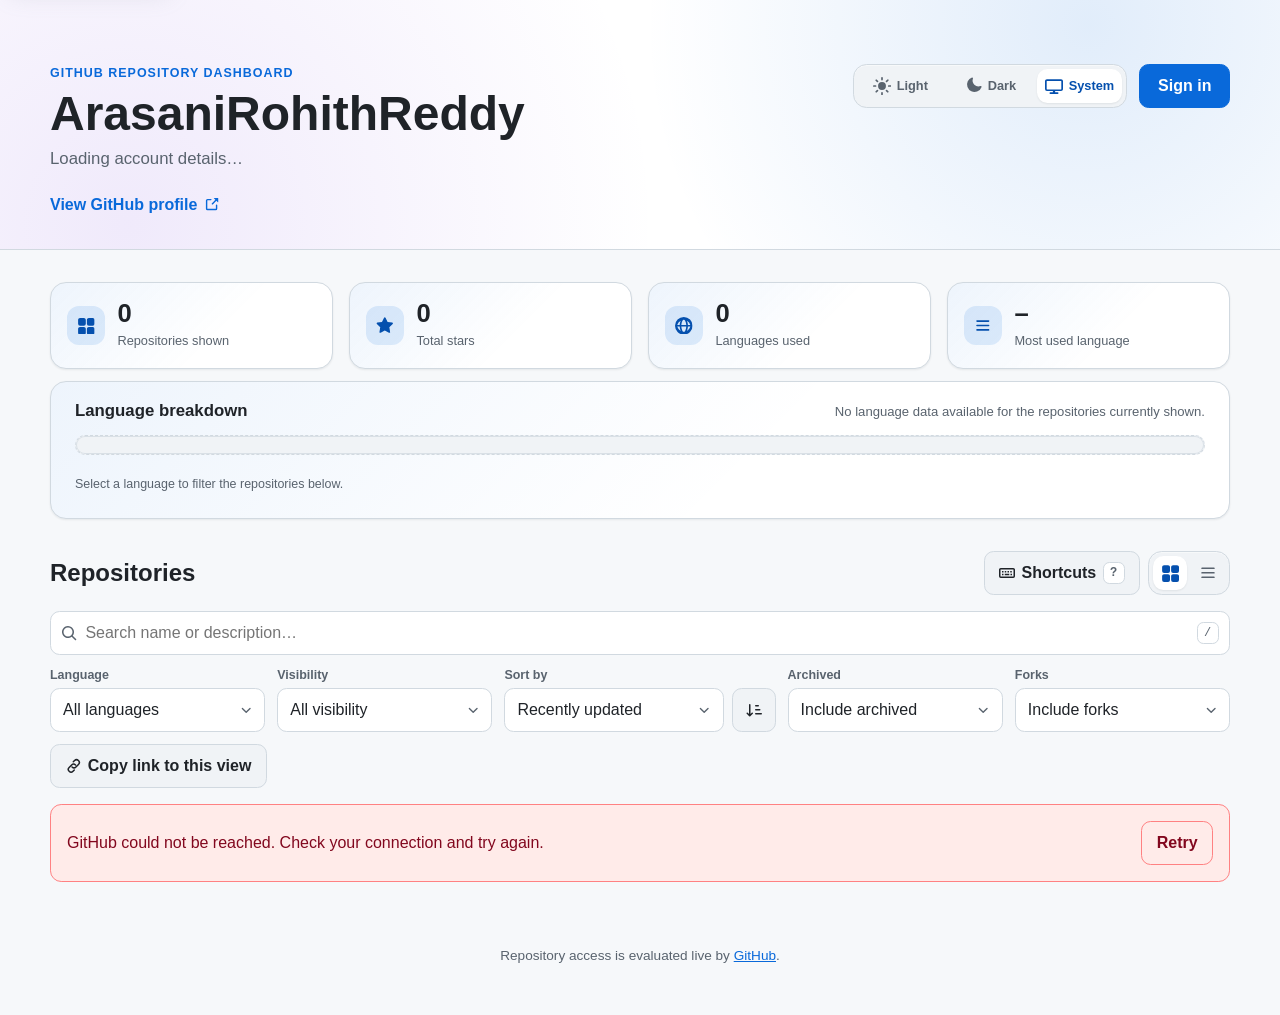
==== commit 10acf1b0: "Comprehensive UI/UX polish: three-zone cards, toolbar, header row, language panel, new features Co-a" ====
--- a/index.html
+++ b/index.html
@@ -103,6 +103,42 @@
       </symbol>
       <symbol id="icon-monitor" viewBox="0 0 16 16">
         <path d="M1.75 2h12.5c.966 0 1.75.784 1.75 1.75v7c0 .966-.784 1.75-1.75 1.75H9v1h2.25a.75.75 0 0 1 0 1.5h-6.5a.75.75 0 0 1 0-1.5H7v-1H1.75A1.75 1.75 0 0 1 0 10.75v-7C0 2.784.784 2 1.75 2Zm0 1.5a.25.25 0 0 0-.25.25v7c0 .138.112.25.25.25h12.5a.25.25 0 0 0 .25-.25v-7a.25.25 0 0 0-.25-.25H1.75Z"/>
+      </symbol>
+      <symbol id="icon-sort-asc" viewBox="0 0 16 16">
+        <path d="M4.28 1.72a.75.75 0 0 0-1.06 0L.72 4.22a.75.75 0 0 0 1.06 1.06L3 4.06v9.19a.75.75 0 0 0 1.5 0V4.06l1.22 1.22a.75.75 0 1 0 1.06-1.06ZM9.75 3h5.5a.75.75 0 0 1 0 1.5h-5.5a.75.75 0 0 1 0-1.5Zm0 4h4a.75.75 0 0 1 0 1.5h-4a.75.75 0 0 1 0-1.5Zm0 4h2.5a.75.75 0 0 1 0 1.5h-2.5a.75.75 0 0 1 0-1.5Z"/>
+      </symbol>
+      <symbol id="icon-sort-desc" viewBox="0 0 16 16">
+        <path d="M3.22 14.28a.75.75 0 0 0 1.06 0l2.5-2.5a.75.75 0 1 0-1.06-1.06L4.5 11.94V2.75a.75.75 0 0 0-1.5 0v9.19l-1.22-1.22a.75.75 0 1 0-1.06 1.06ZM9.75 3h2.5a.75.75 0 0 1 0 1.5h-2.5a.75.75 0 0 1 0-1.5Zm0 4h4a.75.75 0 0 1 0 1.5h-4a.75.75 0 0 1 0-1.5Zm0 4h5.5a.75.75 0 0 1 0 1.5h-5.5a.75.75 0 0 1 0-1.5Z"/>
+      </symbol>
+      <symbol id="icon-arrow-up" viewBox="0 0 16 16">
+        <path d="M8.53 1.22a.75.75 0 0 0-1.06 0l-5 5a.75.75 0 0 0 1.06 1.06L7.25 3.56v10.69a.75.75 0 0 0 1.5 0V3.56l3.72 3.72a.75.75 0 1 0 1.06-1.06Z"/>
+      </symbol>
+      <symbol id="icon-question" viewBox="0 0 16 16">
+        <path d="M8 0a8 8 0 1 0 0 16A8 8 0 0 0 8 0ZM6.02 5.3c.2-.9 1-1.8 2.2-1.8 1.35 0 2.4.95 2.4 2.2 0 .95-.5 1.5-1.2 2-.55.4-.72.6-.72 1.05v.3h-1.5v-.4c0-.95.45-1.45 1.15-1.95.55-.4.77-.65.77-1.05 0-.5-.4-.85-.95-.85-.5 0-.83.3-.95.8ZM8 12.5a.9.9 0 1 1 0-1.8.9.9 0 0 1 0 1.8Z"/>
+      </symbol>
+      <symbol id="icon-filter" viewBox="0 0 16 16">
+        <path d="M.75 3h14.5a.75.75 0 0 1 0 1.5H.75a.75.75 0 0 1 0-1.5Zm2.5 4h9.5a.75.75 0 0 1 0 1.5h-9.5a.75.75 0 0 1 0-1.5Zm3 4h3.5a.75.75 0 0 1 0 1.5h-3.5a.75.75 0 0 1 0-1.5Z"/>
+      </symbol>
+      <symbol id="icon-close" viewBox="0 0 16 16">
+        <path d="M3.72 3.72a.75.75 0 0 1 1.06 0L8 6.94l3.22-3.22a.75.75 0 1 1 1.06 1.06L9.06 8l3.22 3.22a.75.75 0 1 1-1.06 1.06L8 9.06l-3.22 3.22a.75.75 0 0 1-1.06-1.06L6.94 8 3.72 4.78a.75.75 0 0 1 0-1.06Z"/>
+      </symbol>
+      <symbol id="icon-chevron-down" viewBox="0 0 16 16">
+        <path d="M12.78 5.72a.75.75 0 0 1 0 1.06l-4.25 4.25a.75.75 0 0 1-1.06 0L3.22 6.78a.75.75 0 0 1 1.06-1.06L8 9.44l3.72-3.72a.75.75 0 0 1 1.06 0Z"/>
+      </symbol>
+      <symbol id="icon-eye" viewBox="0 0 16 16">
+        <path d="M8 2c3.3 0 6.2 2.1 7.6 4.9a1.4 1.4 0 0 1 0 1.2C14.2 11.9 11.3 14 8 14s-6.2-2.1-7.6-4.9a1.4 1.4 0 0 1 0-1.2C1.8 4.1 4.7 2 8 2Zm0 1.5c-2.6 0-5 1.7-6.2 4C3 9.8 5.4 11.5 8 11.5s5-1.7 6.2-4C13 5.2 10.6 3.5 8 3.5Zm0 1.75a2.25 2.25 0 1 1 0 4.5 2.25 2.25 0 0 1 0-4.5Z"/>
+      </symbol>
+      <symbol id="icon-issue" viewBox="0 0 16 16">
+        <path d="M8 0a8 8 0 1 1 0 16A8 8 0 0 1 8 0Zm0 1.5a6.5 6.5 0 1 0 0 13 6.5 6.5 0 0 0 0-13ZM8 4a.75.75 0 0 1 .75.75v3.5a.75.75 0 0 1-1.5 0v-3.5A.75.75 0 0 1 8 4Zm0 6.75a.9.9 0 1 1 0 1.8.9.9 0 0 1 0-1.8Z"/>
+      </symbol>
+      <symbol id="icon-law" viewBox="0 0 16 16">
+        <path d="M8 0a.75.75 0 0 1 .75.75V2h4a.75.75 0 0 1 0 1.5h-.53l2.24 5.03a.75.75 0 0 1-.2.88A3.5 3.5 0 0 1 8.9 8.53L11.14 3.5H8.75v9h2.5a.75.75 0 0 1 0 1.5h-6.5a.75.75 0 0 1 0-1.5h2.5v-9H4.86L7.1 8.53a.75.75 0 0 1-.2.88A3.5 3.5 0 0 1 1.74 9.41a.75.75 0 0 1-.2-.88L3.78 3.5H3.25a.75.75 0 0 1 0-1.5h4V.75A.75.75 0 0 1 8 0Z"/>
+      </symbol>
+      <symbol id="icon-branch" viewBox="0 0 16 16">
+        <path d="M9.5 3.25a2.25 2.25 0 1 1 3 2.122V6A2.5 2.5 0 0 1 10 8.5H6a1 1 0 0 0-1 1v1.128a2.251 2.251 0 1 1-1.5 0V5.372a2.25 2.25 0 1 1 1.5 0v1.836A2.492 2.492 0 0 1 6 7h4a1 1 0 0 0 1-1v-.628A2.25 2.25 0 0 1 9.5 3.25Zm-6 0a.75.75 0 1 0 1.5 0 .75.75 0 0 0-1.5 0Zm8.25-.75a.75.75 0 1 0 0 1.5.75.75 0 0 0 0-1.5ZM4.25 12a.75.75 0 1 0 0 1.5.75.75 0 0 0 0-1.5Z"/>
+      </symbol>
+      <symbol id="icon-keyboard" viewBox="0 0 16 16">
+        <path d="M1.75 3h12.5c.966 0 1.75.784 1.75 1.75v6.5A1.75 1.75 0 0 1 14.25 13H1.75A1.75 1.75 0 0 1 0 11.25v-6.5C0 3.784.784 3 1.75 3Zm0 1.5a.25.25 0 0 0-.25.25v6.5c0 .138.112.25.25.25h12.5a.25.25 0 0 0 .25-.25v-6.5a.25.25 0 0 0-.25-.25H1.75ZM3 6h1.5v1.5H3Zm2.75 0h1.5v1.5h-1.5Zm2.75 0H10v1.5H8.5Zm2.75 0h1.5v1.5h-1.5ZM3 8.75h1.5v1.5H3Zm2.75 0h4.5v1.5h-4.5Zm5.75 0h1.5v1.5h-1.5Z"/>
       </symbol>
     </svg>
 
@@ -191,6 +227,7 @@
     </dialog>
 
     <main id="repositories" class="shell">
+      <div class="insights">
       <section class="stats-strip" aria-label="Repository statistics">
         <div class="stat">
           <span class="stat-icon" aria-hidden="true">
@@ -237,19 +274,31 @@
             Language distribution loads with the repositories.
           </p>
         </div>
-        <div
-          id="language-bar"
-          class="language-bar"
-          role="img"
-          aria-label="Language distribution across the repositories currently shown"
-        ></div>
+        <div class="language-bar-wrap">
+          <div
+            id="language-bar"
+            class="language-bar"
+            role="img"
+            aria-label="Language distribution across the repositories currently shown"
+          ></div>
+          <div id="language-tooltip" class="language-tooltip" role="presentation" hidden></div>
+        </div>
+        <p id="language-fallback" class="visually-hidden"></p>
         <ul id="language-legend" class="language-legend"></ul>
+        <p class="muted language-hint">Select a language to filter the repositories below.</p>
       </section>
+      </div>
 
       <section class="repo-section" aria-labelledby="repo-heading">
         <div class="section-heading">
           <h2 id="repo-heading">Repositories</h2>
-          <div class="view-toggle segmented" role="radiogroup" aria-label="View">
+          <div class="section-heading-actions">
+            <button id="open-shortcuts" type="button" class="secondary shortcuts-button">
+              <svg class="icon" viewBox="0 0 16 16" focusable="false" aria-hidden="true"><use href="#icon-keyboard"></use></svg>
+              <span class="shortcuts-button-label">Shortcuts</span>
+              <kbd aria-hidden="true">?</kbd>
+            </button>
+            <div class="view-toggle segmented" role="radiogroup" aria-label="View">
             <button type="button" data-view="grid" class="view-btn segmented-option" role="radio" aria-checked="false" tabindex="-1" title="Grid view">
               <svg class="icon" viewBox="0 0 16 16" focusable="false" aria-hidden="true"><use href="#icon-grid"></use></svg>
               <span class="visually-hidden">Grid view</span>
@@ -258,68 +307,107 @@
               <svg class="icon" viewBox="0 0 16 16" focusable="false" aria-hidden="true"><use href="#icon-list"></use></svg>
               <span class="visually-hidden">List view</span>
             </button>
+            </div>
           </div>
         </div>
 
         <div class="filter-bar">
-          <div class="search-field">
-            <svg class="icon" viewBox="0 0 16 16" focusable="false" aria-hidden="true"><use href="#icon-search"></use></svg>
-            <label for="search" class="visually-hidden">Search repositories</label>
-            <input id="search" type="search" placeholder="Search name or description…">
-            <kbd class="search-hint" aria-hidden="true">/</kbd>
-          </div>
-
-          <div class="filter-field">
-            <label for="language-filter">Language</label>
-            <select id="language-filter">
-              <option value="">All languages</option>
-            </select>
-          </div>
-
-          <div class="filter-field">
-            <label for="visibility-filter">Visibility</label>
-            <select id="visibility-filter">
-              <option value="">All</option>
-              <option value="public">Public</option>
-              <option value="private">Private</option>
-            </select>
-          </div>
-
-          <div class="filter-field">
-            <label for="sort">Sort by</label>
-            <select id="sort">
-              <option value="updated">Recently updated</option>
-              <option value="name">Name A–Z</option>
-              <option value="stars">Most stars</option>
-            </select>
-          </div>
-
-          <div class="filter-field">
-            <label for="archived-filter">Archived</label>
-            <select id="archived-filter">
-              <option value="">Include</option>
-              <option value="hide">Hide archived</option>
-              <option value="only">Only archived</option>
-            </select>
-          </div>
-
-          <div class="filter-field">
-            <label for="fork-filter">Forks</label>
-            <select id="fork-filter">
-              <option value="">Include</option>
-              <option value="hide">Hide forks</option>
-              <option value="only">Only forks</option>
-            </select>
-          </div>
-
-          <div class="filter-actions">
-            <button id="copy-view-link" type="button" class="secondary copy-view-link">
-              <svg class="icon" viewBox="0 0 16 16" focusable="false" aria-hidden="true"><use href="#icon-link"></use></svg>
-              Copy link to this view
-            </button>
-            <button id="clear-filters" type="button" class="secondary clear-filters" hidden>
-              Clear filters<span id="active-filter-count"></span>
-            </button>
+          <div class="filter-row filter-row--search">
+            <div class="search-field">
+              <svg class="icon" viewBox="0 0 16 16" focusable="false" aria-hidden="true"><use href="#icon-search"></use></svg>
+              <label for="search" class="visually-hidden">Search repositories</label>
+              <input id="search" type="search" placeholder="Search name or description…">
+              <kbd class="search-hint" aria-hidden="true">/</kbd>
+            </div>
+            <button
+              id="toggle-filters"
+              type="button"
+              class="secondary filters-disclosure"
+              aria-expanded="true"
+              aria-controls="filter-controls"
+            >
+              <svg class="icon" viewBox="0 0 16 16" focusable="false" aria-hidden="true"><use href="#icon-filter"></use></svg>
+              Filters<span id="disclosure-filter-count"></span>
+            </button>
+          </div>
+
+          <div id="filter-controls" class="filter-row filter-row--controls">
+            <div class="filter-group">
+              <div class="filter-field">
+                <label for="language-filter">Language</label>
+                <div class="select-wrap">
+                  <select id="language-filter">
+                    <option value="">All languages</option>
+                  </select>
+                  <svg class="icon select-chevron" viewBox="0 0 16 16" focusable="false" aria-hidden="true"><use href="#icon-chevron-down"></use></svg>
+                </div>
+              </div>
+
+              <div class="filter-field">
+                <label for="visibility-filter">Visibility</label>
+                <div class="select-wrap">
+                  <select id="visibility-filter">
+                    <option value="">All visibility</option>
+                    <option value="public">Public</option>
+                    <option value="private">Private</option>
+                  </select>
+                  <svg class="icon select-chevron" viewBox="0 0 16 16" focusable="false" aria-hidden="true"><use href="#icon-chevron-down"></use></svg>
+                </div>
+              </div>
+
+              <div class="filter-field filter-field--sort">
+                <label for="sort">Sort by</label>
+                <div class="sort-controls">
+                  <div class="select-wrap">
+                    <select id="sort">
+                      <option value="updated">Recently updated</option>
+                      <option value="name">Name A–Z</option>
+                      <option value="stars">Most stars</option>
+                    </select>
+                    <svg class="icon select-chevron" viewBox="0 0 16 16" focusable="false" aria-hidden="true"><use href="#icon-chevron-down"></use></svg>
+                  </div>
+                  <button id="sort-direction" type="button" class="secondary sort-direction" aria-pressed="false">
+                    <svg class="icon sort-icon-desc" viewBox="0 0 16 16" focusable="false" aria-hidden="true"><use href="#icon-sort-desc"></use></svg>
+                    <svg class="icon sort-icon-asc" viewBox="0 0 16 16" focusable="false" aria-hidden="true"><use href="#icon-sort-asc"></use></svg>
+                    <span id="sort-direction-label" class="visually-hidden">Sort descending</span>
+                  </button>
+                </div>
+              </div>
+
+              <div class="filter-field">
+                <label for="archived-filter">Archived</label>
+                <div class="select-wrap">
+                  <select id="archived-filter">
+                    <option value="">Include archived</option>
+                    <option value="hide">Hide archived</option>
+                    <option value="only">Only archived</option>
+                  </select>
+                  <svg class="icon select-chevron" viewBox="0 0 16 16" focusable="false" aria-hidden="true"><use href="#icon-chevron-down"></use></svg>
+                </div>
+              </div>
+
+              <div class="filter-field">
+                <label for="fork-filter">Forks</label>
+                <div class="select-wrap">
+                  <select id="fork-filter">
+                    <option value="">Include forks</option>
+                    <option value="hide">Hide forks</option>
+                    <option value="only">Only forks</option>
+                  </select>
+                  <svg class="icon select-chevron" viewBox="0 0 16 16" focusable="false" aria-hidden="true"><use href="#icon-chevron-down"></use></svg>
+                </div>
+              </div>
+            </div>
+
+            <div class="filter-actions">
+              <button id="clear-filters" type="button" class="secondary clear-filters" hidden>
+                Clear filters<span id="active-filter-count"></span>
+              </button>
+              <button id="copy-view-link" type="button" class="secondary copy-view-link">
+                <svg class="icon" viewBox="0 0 16 16" focusable="false" aria-hidden="true"><use href="#icon-link"></use></svg>
+                Copy link to this view
+              </button>
+            </div>
           </div>
         </div>
 
@@ -327,10 +415,66 @@
 
         <div id="status" class="status" role="status" aria-live="polite" hidden></div>
         <div id="skeletons" class="repo-grid" aria-hidden="true" hidden>
-          <div class="skeleton-card"></div>
-          <div class="skeleton-card"></div>
-          <div class="skeleton-card"></div>
-          <div class="skeleton-card"></div>
+          <div class="skeleton-card">
+            <div class="skeleton-zone skeleton-zone--header">
+              <span class="skeleton-line skeleton-line--title"></span>
+              <span class="skeleton-line skeleton-line--badge"></span>
+            </div>
+            <div class="skeleton-zone skeleton-zone--body">
+              <span class="skeleton-line"></span>
+              <span class="skeleton-line"></span>
+              <span class="skeleton-line skeleton-line--short"></span>
+              <span class="skeleton-line skeleton-line--chips"></span>
+            </div>
+            <div class="skeleton-zone skeleton-zone--footer">
+              <span class="skeleton-line skeleton-line--meta"></span>
+            </div>
+          </div>
+          <div class="skeleton-card">
+            <div class="skeleton-zone skeleton-zone--header">
+              <span class="skeleton-line skeleton-line--title"></span>
+              <span class="skeleton-line skeleton-line--badge"></span>
+            </div>
+            <div class="skeleton-zone skeleton-zone--body">
+              <span class="skeleton-line"></span>
+              <span class="skeleton-line"></span>
+              <span class="skeleton-line skeleton-line--short"></span>
+              <span class="skeleton-line skeleton-line--chips"></span>
+            </div>
+            <div class="skeleton-zone skeleton-zone--footer">
+              <span class="skeleton-line skeleton-line--meta"></span>
+            </div>
+          </div>
+          <div class="skeleton-card">
+            <div class="skeleton-zone skeleton-zone--header">
+              <span class="skeleton-line skeleton-line--title"></span>
+              <span class="skeleton-line skeleton-line--badge"></span>
+            </div>
+            <div class="skeleton-zone skeleton-zone--body">
+              <span class="skeleton-line"></span>
+              <span class="skeleton-line"></span>
+              <span class="skeleton-line skeleton-line--short"></span>
+              <span class="skeleton-line skeleton-line--chips"></span>
+            </div>
+            <div class="skeleton-zone skeleton-zone--footer">
+              <span class="skeleton-line skeleton-line--meta"></span>
+            </div>
+          </div>
+          <div class="skeleton-card">
+            <div class="skeleton-zone skeleton-zone--header">
+              <span class="skeleton-line skeleton-line--title"></span>
+              <span class="skeleton-line skeleton-line--badge"></span>
+            </div>
+            <div class="skeleton-zone skeleton-zone--body">
+              <span class="skeleton-line"></span>
+              <span class="skeleton-line"></span>
+              <span class="skeleton-line skeleton-line--short"></span>
+              <span class="skeleton-line skeleton-line--chips"></span>
+            </div>
+            <div class="skeleton-zone skeleton-zone--footer">
+              <span class="skeleton-line skeleton-line--meta"></span>
+            </div>
+          </div>
         </div>
         <div id="error" class="error-card" role="alert" hidden>
           <p id="error-message"></p>
@@ -342,11 +486,48 @@
         </div>
         <div id="empty" class="empty-state" hidden>
           <h3>No repositories match your filters</h3>
-          <p>Try clearing filters or changing your search.</p>
+          <p>Remove a filter below, or clear them all, to see repositories again.</p>
+          <ul id="empty-filters" class="empty-filters"></ul>
+          <button id="empty-clear" type="button" class="secondary">Clear all filters</button>
         </div>
         <p id="copy-announcer" class="visually-hidden" role="status" aria-live="polite"></p>
       </section>
     </main>
+
+    <button id="back-to-top" type="button" class="back-to-top secondary" hidden>
+      <svg class="icon" viewBox="0 0 16 16" focusable="false" aria-hidden="true"><use href="#icon-arrow-up"></use></svg>
+      <span class="visually-hidden">Back to top</span>
+    </button>
+
+    <dialog id="detail-dialog" class="app-dialog detail-dialog" aria-labelledby="detail-title">
+      <div class="dialog-panel">
+        <div class="dialog-heading">
+          <h2 id="detail-title">Repository</h2>
+          <button type="button" id="close-detail" class="icon-button" aria-label="Close">
+            <svg class="icon" viewBox="0 0 16 16" focusable="false" aria-hidden="true"><use href="#icon-close"></use></svg>
+          </button>
+        </div>
+        <div id="detail-body" class="detail-body"></div>
+      </div>
+    </dialog>
+
+    <dialog id="shortcuts-dialog" class="app-dialog shortcuts-dialog" aria-labelledby="shortcuts-title">
+      <div class="dialog-panel">
+        <div class="dialog-heading">
+          <h2 id="shortcuts-title">Keyboard shortcuts</h2>
+          <button type="button" id="close-shortcuts" class="icon-button" aria-label="Close">
+            <svg class="icon" viewBox="0 0 16 16" focusable="false" aria-hidden="true"><use href="#icon-close"></use></svg>
+          </button>
+        </div>
+        <dl class="shortcuts-list">
+          <div class="shortcut-row"><dt><kbd>/</kbd></dt><dd>Focus the search field</dd></div>
+          <div class="shortcut-row"><dt><kbd>Esc</kbd></dt><dd>Clear the search field or close a dialog</dd></div>
+          <div class="shortcut-row"><dt><kbd>g</kbd></dt><dd>Switch to grid view</dd></div>
+          <div class="shortcut-row"><dt><kbd>l</kbd></dt><dd>Switch to list view</dd></div>
+          <div class="shortcut-row"><dt><kbd>?</kbd></dt><dd>Show this help</dd></div>
+        </dl>
+      </div>
+    </dialog>
 
     <footer class="shell">
       Repository access is evaluated live by
--- a/assets/styles.css
+++ b/assets/styles.css
@@ -31,6 +31,11 @@
   --space-5: 1.5rem;
   --space-6: 2rem;
   --space-7: 3rem;
+
+  /* Controls — one shared height so every control in a row aligns and meets
+     the 44px touch-target guidance. */
+  --control-height: 2.75rem;
+  --control-radius: 0.6rem;
 
   /* Radii */
   --radius-sm: 0.4rem;
@@ -292,10 +297,14 @@
   text-decoration: underline;
 }
 
+/* Single header action row: theme toggle then the sign-in control, on one
+   line, right-aligned and vertically centred. */
 .hero-actions {
   display: flex;
-  flex-direction: column;
-  align-items: flex-end;
+  flex-direction: row;
+  flex-wrap: wrap;
+  align-items: center;
+  justify-content: flex-end;
   gap: var(--space-3);
   justify-self: end;
   min-width: 0;
@@ -304,6 +313,8 @@
 }
 
 .segmented {
+  /* Outer height matches --control-height once padding and border are added. */
+  --segmented-size: calc(var(--control-height) - 2 * var(--space-1) - 2px);
   display: inline-flex;
   align-items: center;
   gap: var(--space-1);
@@ -322,9 +333,9 @@
   align-items: center;
   justify-content: center;
   gap: 0.35rem;
-  width: 2.35rem;
-  min-width: 2.35rem;
-  height: 2.35rem;
+  width: var(--segmented-size);
+  min-width: var(--segmented-size);
+  height: var(--segmented-size);
   min-height: 0;
   padding: 0;
   border: none;
@@ -365,6 +376,9 @@
   color: var(--accent-strong);
 }
 
+/* Sits on the same line as the theme toggle: no card chrome, so its height
+   always matches the other header controls, and no empty box can appear when
+   signed out. */
 .signin-area {
   display: flex;
   align-items: center;
@@ -372,35 +386,27 @@
   gap: var(--space-2);
   flex-wrap: nowrap;
   width: fit-content;
+  min-height: var(--control-height);
   max-width: 100%;
   margin-left: auto;
-  padding: var(--space-2);
-  border: 1px solid var(--border);
-  border-radius: var(--radius-lg);
-  background: color-mix(in srgb, var(--surface) 90%, transparent);
-  box-shadow: var(--shadow-sm);
-}
-
-/* Signed out the area holds a single button, so the card chrome would render
-   as an empty box beside it. Strip it back to the bare button instead. */
-.signin-area.is-signed-out {
   padding: 0;
-  border-color: transparent;
+  border: none;
   background: none;
   box-shadow: none;
 }
 
 .signin-area.is-signed-out button {
-  min-height: calc(2.35rem + var(--space-2) + 2px);
   padding-inline: 1.1rem;
-  border-radius: 0.85rem;
 }
 
 .signin-status {
+  display: inline-flex;
+  align-items: center;
   min-width: 0;
-  flex: 1 1 auto;
+  min-height: var(--control-height);
+  flex: 0 1 auto;
   margin: 0;
-  padding: 0.45rem 0.7rem;
+  padding: 0.45rem 0.9rem;
   border: 1px solid color-mix(in srgb, var(--success) 32%, transparent);
   border-radius: var(--radius-full);
   background: var(--success-soft);
@@ -423,6 +429,7 @@
 
 .signin-status::before {
   display: inline-block;
+  flex: none;
   width: 0.55rem;
   height: 0.55rem;
   margin-right: 0.45rem;
@@ -440,9 +447,9 @@
 input,
 select,
 button {
-  min-height: 2.75rem;
+  min-height: var(--control-height);
   border: 1px solid var(--border);
-  border-radius: var(--radius-sm);
+  border-radius: var(--control-radius);
   background: var(--surface);
   color: var(--text);
   font: inherit;
@@ -451,10 +458,44 @@
 
 input,
 select {
-  padding: 0.45rem 0.65rem;
+  padding: 0.45rem 0.75rem;
+}
+
+select {
+  /* Custom chevron: native appearance is removed so the arrow never overlaps
+     the option text, with padding reserved on the right for it. */
+  width: 100%;
+  padding-right: 2.4rem;
+  appearance: none;
+  text-overflow: ellipsis;
+}
+
+select::-ms-expand {
+  display: none;
+}
+
+.select-wrap {
+  position: relative;
+  display: block;
+  min-width: 0;
+}
+
+.select-chevron {
+  position: absolute;
+  top: 50%;
+  right: 0.75rem;
+  width: 0.9rem;
+  height: 0.9rem;
+  color: var(--muted);
+  transform: translateY(-50%);
+  pointer-events: none;
 }
 
 button {
+  display: inline-flex;
+  align-items: center;
+  justify-content: center;
+  gap: 0.4rem;
   padding: 0.45rem 0.9rem;
   border-color: var(--accent);
   background: var(--accent);
@@ -482,8 +523,8 @@
   display: inline-flex;
   align-items: center;
   justify-content: center;
-  width: 2.2rem;
-  height: 2.2rem;
+  width: 2.4rem;
+  height: 2.4rem;
   min-height: 0;
   padding: 0;
   border: none;
@@ -628,14 +669,24 @@
   font-size: 0.8rem;
 }
 
-/* ---------- Language breakdown ---------- */
+/* ---------- Insights (stats + language breakdown) ---------- */
+
+/* The stats strip and language panel read as one cohesive section. */
+.insights {
+  margin-bottom: var(--space-6);
+}
+
+.insights .stats-strip {
+  margin-bottom: var(--space-3);
+}
 
 .language-panel {
-  margin-bottom: var(--space-6);
-  padding: var(--space-4) var(--space-5);
+  padding: var(--space-4) var(--space-5) var(--space-5);
   border: 1px solid var(--border);
   border-radius: var(--radius-lg);
-  background: var(--surface);
+  background:
+    linear-gradient(135deg, var(--accent-softer), transparent 60%),
+    var(--surface);
   box-shadow: var(--shadow-sm);
 }
 
@@ -658,32 +709,70 @@
   font-size: 0.82rem;
 }
 
+.language-bar-wrap {
+  position: relative;
+}
+
 .language-bar {
   display: flex;
   overflow: hidden;
   width: 100%;
-  height: 0.65rem;
+  height: 1.25rem;
+  gap: 2px;
   border-radius: var(--radius-full);
   background: var(--surface-muted);
+  box-shadow: inset 0 0 0 1px color-mix(in srgb, var(--border) 70%, transparent);
 }
 
 .language-segment {
   height: 100%;
-  min-width: 2px;
+  min-width: 3px;
+  transition: filter var(--transition-fast), transform var(--transition-fast);
+}
+
+.language-segment:first-child {
+  border-start-start-radius: var(--radius-full);
+  border-end-start-radius: var(--radius-full);
+}
+
+.language-segment:last-child {
+  border-start-end-radius: var(--radius-full);
+  border-end-end-radius: var(--radius-full);
+}
+
+.language-segment:hover,
+.language-segment.is-selected {
+  filter: brightness(1.12) saturate(1.1);
 }
 
 .language-bar--empty {
   border: 1px dashed var(--border);
 }
 
+.language-tooltip {
+  position: absolute;
+  bottom: calc(100% + 0.45rem);
+  z-index: 5;
+  max-width: 20rem;
+  padding: 0.35rem 0.6rem;
+  border: 1px solid var(--border);
+  border-radius: var(--radius-sm);
+  background: var(--surface);
+  box-shadow: var(--shadow-md);
+  color: var(--text);
+  font-size: 0.78rem;
+  font-weight: 600;
+  transform: translateX(-50%);
+  pointer-events: none;
+  white-space: nowrap;
+}
+
 .language-legend {
   display: flex;
   flex-wrap: wrap;
-  gap: 0.35rem 1rem;
+  gap: var(--space-2);
   margin: var(--space-3) 0 0;
   padding: 0;
-  color: var(--muted);
-  font-size: 0.8rem;
   list-style: none;
 }
 
@@ -691,6 +780,45 @@
   display: inline-flex;
   align-items: center;
   gap: 0.4rem;
+  min-height: 2rem;
+  padding: 0.2rem 0.7rem;
+  border: 1px solid var(--border);
+  border-radius: var(--radius-full);
+  background: var(--surface);
+  color: var(--muted);
+  font-size: 0.8rem;
+  font-weight: 600;
+}
+
+.language-legend-item:not(:disabled):hover {
+  border-color: var(--accent);
+  background: var(--surface-hover);
+  color: var(--text);
+}
+
+.language-legend-item[aria-pressed="true"] {
+  border-color: var(--accent);
+  background: var(--accent-soft);
+  color: var(--accent-strong);
+}
+
+.language-legend-item:disabled {
+  cursor: default;
+  opacity: 0.85;
+}
+
+.language-legend-value {
+  color: var(--muted);
+  font-weight: 500;
+}
+
+.language-legend-item[aria-pressed="true"] .language-legend-value {
+  color: inherit;
+}
+
+.language-hint {
+  margin: var(--space-2) 0 0;
+  font-size: 0.78rem;
 }
 
 /* ---------- Repo section ---------- */
@@ -707,29 +835,104 @@
   margin-bottom: 0;
 }
 
+.section-heading-actions {
+  display: flex;
+  align-items: center;
+  gap: var(--space-2);
+}
+
+.shortcuts-button kbd {
+  padding: 0.05rem 0.4rem;
+  border: 1px solid var(--border);
+  border-radius: var(--radius-sm);
+  background: var(--surface);
+  color: var(--muted);
+  font-size: 0.75rem;
+}
+
+/* Two-row toolbar: a full-width search row, then the filter controls with
+   their inline actions. */
 .filter-bar {
   display: flex;
+  flex-direction: column;
+  gap: var(--space-3);
+  margin-bottom: var(--space-4);
+}
+
+.filter-row--search {
+  display: flex;
+  flex-wrap: wrap;
+  align-items: center;
+  gap: var(--space-2);
+}
+
+.filter-row--search .search-field {
+  flex: 1 1 auto;
+  min-width: 0;
+}
+
+.filters-disclosure {
+  display: none;
+  flex: none;
+}
+
+.filter-row--controls {
+  display: flex;
+  flex-wrap: wrap;
+  align-items: end;
+  justify-content: space-between;
+  gap: var(--space-3);
+}
+
+.filter-group {
+  display: flex;
+  flex: 1 1 auto;
   flex-wrap: wrap;
   align-items: end;
   gap: var(--space-3);
-  margin-bottom: var(--space-3);
-}
-
-.filter-bar .search-field {
-  flex: 2 1 18rem;
-}
-
-.filter-bar .filter-field {
-  flex: 1 1 9.5rem;
+}
+
+.filter-group .filter-field {
+  flex: 1 1 12.5rem;
+  min-width: 12.5rem;
+}
+
+.filter-group .filter-field--sort {
+  flex: 1 1 16rem;
+  min-width: 16rem;
+}
+
+.sort-controls {
+  display: flex;
+  align-items: center;
+  gap: var(--space-2);
+}
+
+.sort-controls .select-wrap {
+  flex: 1 1 auto;
+}
+
+.sort-direction {
+  flex: none;
+  width: var(--control-height);
+  padding: 0;
+}
+
+.sort-direction .sort-icon-asc,
+.sort-direction.is-ascending .sort-icon-desc {
+  display: none;
+}
+
+.sort-direction.is-ascending .sort-icon-asc {
+  display: inline-block;
 }
 
 .filter-actions {
   display: flex;
-  flex: 0 1 auto;
+  flex: 0 0 auto;
   flex-wrap: wrap;
   align-items: end;
   gap: var(--space-2);
-  margin-left: auto;
 }
 
 .copy-view-link {
@@ -754,9 +957,10 @@
   display: flex;
   align-items: center;
   min-width: 0;
+  min-height: var(--control-height);
   padding-inline: 0.65rem;
   border: 1px solid var(--border);
-  border-radius: var(--radius-sm);
+  border-radius: var(--control-radius);
   background: var(--surface);
 }
 
@@ -766,8 +970,9 @@
 }
 
 .search-field input {
-  flex: 1;
-  min-height: 2.4rem;
+  flex: 1 1 auto;
+  min-width: 0;
+  min-height: calc(var(--control-height) - 2px);
   border: none;
   background: transparent;
   padding-inline: 0.5rem;
@@ -798,9 +1003,11 @@
 }
 
 .filter-field label {
+  color: var(--muted);
   font-size: 0.78rem;
   font-weight: 600;
-  color: var(--muted);
+  line-height: 1.4;
+  white-space: nowrap;
 }
 
 .clear-filters {
@@ -862,24 +1069,27 @@
   grid-template-columns: 1fr;
 }
 
+/* Strict three-zone card: header, body and footer. Every zone has a
+   deterministic height so cards in the same grid row always align. */
 .repo-card {
-  display: flex;
+  display: grid;
+  grid-template-rows: auto 1fr auto;
   height: 100%;
   min-width: 0;
-  flex-direction: column;
-  gap: var(--space-2);
+  gap: var(--space-3);
   padding: var(--space-5);
   border: 1px solid var(--border);
   border-radius: var(--radius-md);
   background: var(--surface);
   box-shadow: var(--shadow-sm);
+  cursor: pointer;
   transition: transform var(--transition-medium), box-shadow var(--transition-medium),
     border-color var(--transition-medium);
 }
 
 .repo-grid > .repo-card {
   content-visibility: auto;
-  contain-intrinsic-size: auto 14rem;
+  contain-intrinsic-size: auto 16rem;
 }
 
 .repo-card:hover {
@@ -888,87 +1098,78 @@
   transform: translateY(-2px);
 }
 
-.repo-card:focus-within {
+.repo-card:focus-within,
+.repo-card:focus-visible {
   border-color: var(--accent);
   box-shadow: var(--shadow-md);
 }
 
-.repo-grid--list .repo-card {
-  display: grid;
-  grid-template-columns: minmax(12rem, 18rem) minmax(12rem, 1fr) minmax(8rem, 14rem) minmax(17rem, auto);
-  align-items: center;
-  gap: var(--space-4);
-  padding: var(--space-4) var(--space-5);
-}
-
-.repo-grid--list .repo-grid > .repo-card {
-  content-visibility: auto;
-  contain-intrinsic-size: auto 14rem;
-}
-
-.repo-card:hover {
-  transform: none;
-}
-
-.repo-grid--list .card-heading,
-.repo-grid--list .description,
-.repo-grid--list .topics,
-.repo-grid--list .repo-meta {
-  min-width: 0;
-  min-height: 0;
-}
-
-.repo-grid--list .card-heading {
-  display: block;
-}
-
-.repo-grid--list .badges {
-  margin-top: 0.35rem;
-}
-
-.repo-grid--list .description {
-  -webkit-line-clamp: 2;
-}
-
-.repo-grid--list .topics {
-  max-height: 3.4rem;
-}
-
-.repo-grid--list .repo-meta {
-  justify-content: flex-end;
-  margin-top: 0;
-  text-align: right;
-}
-
-.repo-grid--list .repo-meta .updated {
-  flex-basis: 100%;
-  justify-content: flex-end;
+.repo-card:focus-visible {
+  outline: 3px solid var(--accent);
+  outline-offset: 2px;
 }
 
 .repo-card.private {
   border-left: 4px solid var(--private);
 }
 
-.card-heading {
-  display: flex;
+/* ---------- Zone 1: header ---------- */
+
+.card-header {
+  display: grid;
+  grid-template-columns: minmax(0, 1fr) auto;
   align-items: start;
-  justify-content: space-between;
-  gap: var(--space-3);
-}
-
-.card-heading h3 {
+  gap: 0.4rem var(--space-2);
   min-width: 0;
-  margin-bottom: 0.4rem;
+}
+
+.card-title {
+  grid-column: 1;
+  grid-row: 1;
+  min-width: 0;
+  margin: 0;
   font-size: 1.05rem;
-  overflow-wrap: anywhere;
-}
-
-.card-heading a {
+  line-height: 1.6;
+}
+
+.card-title a {
+  display: block;
+  overflow: hidden;
   text-decoration: none;
-}
-
-.card-heading a:hover {
+  text-overflow: ellipsis;
+  white-space: nowrap;
+}
+
+.card-title a:hover {
   text-decoration: underline;
+}
+
+.card-header .copy-clone {
+  grid-column: 2;
+  grid-row: 1;
+}
+
+.card-header .badges {
+  grid-column: 1 / -1;
+  grid-row: 2;
+  height: 1.55rem;
+  flex-wrap: nowrap;
+  overflow: hidden;
+}
+
+/* ---------- Zone 2: body ---------- */
+
+.card-body {
+  display: flex;
+  flex-direction: column;
+  gap: var(--space-2);
+  min-width: 0;
+}
+
+/* ---------- Zone 3: footer ---------- */
+
+.card-footer {
+  align-self: end;
 }
 
 .badges,
@@ -977,6 +1178,7 @@
   display: flex;
   flex-wrap: wrap;
   gap: 0.4rem 0.7rem;
+  min-width: 0;
 }
 
 .badge {
@@ -998,23 +1200,25 @@
   color: var(--accent-strong);
 }
 
+.badge.private {
+  border-color: var(--private);
+  color: var(--private);
+}
+
 .repo-card--featured {
   border-color: color-mix(in srgb, var(--accent) 40%, var(--border));
-}
-
-.card-heading-side {
-  display: flex;
-  align-items: start;
-  gap: var(--space-2);
 }
 
 .copy-clone {
   position: relative;
   flex: none;
-  width: 2.2rem;
-  height: 2.2rem;
+  width: 2.25rem;
+  height: 2.25rem;
+  min-height: 0;
+  padding: 0;
   border: 1px solid transparent;
   border-radius: var(--radius-sm);
+  background: transparent;
   color: var(--muted);
 }
 
@@ -1051,6 +1255,7 @@
   top: calc(100% + 0.25rem);
   right: 0;
   display: none;
+  z-index: 1;
   padding: 0.1rem 0.45rem;
   border: 1px solid var(--border);
   border-radius: var(--radius-sm);
@@ -1060,7 +1265,6 @@
   font-size: 0.7rem;
   font-weight: 600;
   white-space: nowrap;
-  z-index: 1;
 }
 
 .copy-clone.is-copied .copy-clone-feedback {
@@ -1073,19 +1277,14 @@
   margin-top: var(--space-4);
 }
 
-.badge.private {
-  border-color: var(--private);
-  color: var(--private);
-}
-
 .description {
+  display: -webkit-box;
+  height: 3em;
   margin: 0;
-  color: var(--muted);
-  display: -webkit-box;
-  min-height: 4.5em;
   overflow: hidden;
+  color: var(--muted);
   -webkit-box-orient: vertical;
-  -webkit-line-clamp: 3;
+  -webkit-line-clamp: 2;
 }
 
 .description.placeholder {
@@ -1093,31 +1292,38 @@
   font-style: italic;
 }
 
+/* Topic chips stay on a single clamped row; extras collapse into "+N". */
 .topics {
-  min-height: 1.65rem;
-  max-height: 3.65rem;
+  height: 1.55rem;
   margin: 0;
+  flex-wrap: nowrap;
   overflow: hidden;
 }
 
-.topics--empty {
-  min-height: 1.65rem;
-}
-
 .topic-chip {
+  max-width: 11rem;
   padding: 0.1rem 0.55rem;
+  overflow: hidden;
   border-radius: var(--radius-full);
   background: var(--accent-soft);
   color: var(--accent-strong);
   font-size: 0.72rem;
   font-weight: 600;
+  text-overflow: ellipsis;
+  white-space: nowrap;
+}
+
+.topic-chip--more {
+  background: var(--surface-muted);
+  color: var(--muted);
 }
 
 .repo-meta {
   align-items: center;
-  margin-top: auto;
   color: var(--muted);
   font-size: 0.82rem;
+  flex-wrap: nowrap;
+  overflow: hidden;
 }
 
 .repo-meta .metric,
@@ -1126,10 +1332,38 @@
   display: inline-flex;
   align-items: center;
   gap: 0.3rem;
+  min-width: 0;
+  white-space: nowrap;
+}
+
+.repo-meta .language {
+  overflow: hidden;
+  text-overflow: ellipsis;
 }
 
 .repo-meta .updated {
   margin-left: auto;
+  overflow: hidden;
+  text-overflow: ellipsis;
+}
+
+/* ---------- List view: the same zones, laid out as aligned columns ---------- */
+
+.repo-grid--list .repo-card {
+  grid-template-columns: minmax(0, 20rem) minmax(0, 1fr) minmax(0, 20rem);
+  grid-template-rows: auto;
+  align-items: center;
+  gap: var(--space-4);
+  padding: var(--space-4) var(--space-5);
+}
+
+.repo-grid--list .repo-card:hover {
+  transform: none;
+}
+
+.repo-grid--list .card-footer {
+  align-self: center;
+  justify-content: flex-end;
 }
 
 .visually-hidden {
@@ -1155,10 +1389,6 @@
 }
 
 @supports not (color: color-mix(in srgb, white, black)) {
-  .signin-area:not(.is-signed-out) {
-    background: var(--surface);
-  }
-
   .signin-status {
     border-color: var(--border);
   }
@@ -1178,10 +1408,34 @@
 
 /* ---------- Skeletons ---------- */
 
+/* Mirrors the three-zone card so nothing shifts when real cards render. */
 .skeleton-card {
-  height: 11rem;
+  display: grid;
+  grid-template-rows: auto 1fr auto;
+  gap: var(--space-3);
+  padding: var(--space-5);
   border: 1px solid var(--border);
   border-radius: var(--radius-md);
+  background: var(--surface);
+}
+
+.skeleton-zone {
+  display: flex;
+  flex-direction: column;
+  gap: 0.45rem;
+}
+
+.skeleton-zone--header {
+  min-height: 4.1rem;
+}
+
+.skeleton-zone--body {
+  min-height: 5.2rem;
+}
+
+.skeleton-line {
+  height: 0.75rem;
+  border-radius: var(--radius-full);
   background: linear-gradient(
     100deg,
     var(--surface-muted) 30%,
@@ -1192,6 +1446,30 @@
   animation: shimmer 1.4s ease-in-out infinite;
 }
 
+.skeleton-line--title {
+  width: 60%;
+  height: 1.1rem;
+}
+
+.skeleton-line--badge {
+  width: 40%;
+  height: 1.1rem;
+}
+
+.skeleton-line--short {
+  width: 45%;
+}
+
+.skeleton-line--chips {
+  width: 70%;
+  height: 1.2rem;
+}
+
+.skeleton-line--meta {
+  width: 100%;
+  height: 1rem;
+}
+
 @keyframes shimmer {
   0% {
     background-position: 150% 0;
@@ -1215,6 +1493,28 @@
   margin-bottom: 0.25rem;
 }
 
+.empty-filters {
+  display: flex;
+  flex-wrap: wrap;
+  justify-content: center;
+  gap: var(--space-2);
+  margin: var(--space-3) 0;
+  padding: 0;
+  list-style: none;
+}
+
+.filter-chip {
+  gap: 0.45rem;
+  min-height: var(--control-height);
+  border-radius: var(--radius-full);
+  font-size: 0.85rem;
+}
+
+.filter-chip-remove {
+  font-size: 1.05rem;
+  line-height: 1;
+}
+
 footer {
   padding-block: var(--space-4) var(--space-7);
   color: var(--muted);
@@ -1228,18 +1528,15 @@
 
 @media (max-width: 1100px) {
   .repo-grid--list .repo-card {
-    display: flex;
-    flex-direction: column;
-    align-items: stretch;
-  }
-
-  .repo-grid--list .repo-meta {
-    justify-content: flex-start;
-    text-align: left;
-  }
-
-  .repo-grid--list .repo-meta .updated {
-    justify-content: flex-start;
+    grid-template-columns: minmax(0, 1fr) minmax(0, 18rem);
+  }
+
+  .repo-grid--list .card-body {
+    grid-column: 1;
+  }
+
+  .repo-grid--list .card-footer {
+    grid-column: 2;
   }
 }
 
@@ -1249,17 +1546,7 @@
   }
 
   .hero-actions {
-    align-items: stretch;
     justify-self: stretch;
-  }
-
-  .signin-area {
-    width: 100%;
-    max-width: none;
-    margin-left: 0;
-  }
-
-  .hero-actions {
     width: 100%;
   }
 
@@ -1267,26 +1554,30 @@
     grid-template-columns: repeat(2, minmax(0, 1fr));
   }
 
-  .filter-bar .search-field {
-    flex-basis: 100%;
+  .repo-grid--list .repo-card {
+    grid-template-columns: minmax(0, 1fr);
+  }
+
+  .repo-grid--list .card-header,
+  .repo-grid--list .card-body,
+  .repo-grid--list .card-footer {
+    grid-column: 1;
+  }
+
+  .repo-grid--list .card-footer {
+    justify-content: flex-start;
   }
 }
 
 @media (max-width: 720px) {
-  .hero-main,
-  .signin-area {
+  .hero-main {
     align-items: stretch;
     flex-direction: column;
   }
 
   .signin-area {
+    flex: 1 1 auto;
     justify-content: flex-start;
-  }
-
-  .signin-area button,
-  .signin-area.is-signed-out button {
-    min-height: 2.75rem;
-    width: 100%;
   }
 
   .avatar {
@@ -1298,20 +1589,22 @@
     flex-wrap: wrap;
   }
 
-  .filter-bar .search-field,
-  .filter-bar .filter-field,
+  /* Compact disclosure keeps mobile from becoming a wall of controls. */
+  .filters-disclosure {
+    display: inline-flex;
+  }
+
+  .filter-row--controls.is-collapsed {
+    display: none;
+  }
+
+  .filter-group .filter-field,
+  .filter-group .filter-field--sort,
   .filter-actions,
   .filter-actions button {
     flex-basis: 100%;
     width: 100%;
-  }
-
-  .filter-actions {
-    margin-left: 0;
-  }
-
-  .filter-actions button {
-    justify-content: center;
+    min-width: 0;
   }
 
   .repo-grid,
@@ -1319,12 +1612,44 @@
     grid-template-columns: 1fr;
   }
 
+  .repo-meta {
+    flex-wrap: wrap;
+  }
+
   .repo-meta .updated {
     width: 100%;
     margin-left: 0;
   }
 }
 
+@media (max-width: 560px) {
+  .hero-actions {
+    align-items: stretch;
+    flex-direction: column;
+  }
+
+  .signin-area,
+  .signin-area.is-signed-out,
+  .theme-toggle {
+    width: 100%;
+    max-width: none;
+    margin-left: 0;
+  }
+
+  .theme-toggle .segmented-option {
+    flex: 1 1 0;
+    width: auto;
+  }
+
+  .signin-area button {
+    flex: 1 1 auto;
+  }
+
+  .shortcuts-button-label {
+    display: none;
+  }
+}
+
 @media (max-width: 420px) {
   .stats-strip {
     grid-template-columns: 1fr;
@@ -1333,7 +1658,6 @@
 
 @media (max-width: 480px) {
   .theme-toggle .segmented-option {
-    width: 2.35rem;
     padding: 0;
   }
 
@@ -1351,6 +1675,220 @@
   }
 }
 
+/* ---------- Dialogs (detail / shortcuts) ---------- */
+
+.app-dialog {
+  width: min(42rem, calc(100% - 2rem));
+  padding: 0;
+  border: 1px solid var(--border);
+  border-radius: var(--radius-lg);
+  background: var(--surface);
+  color: var(--text);
+  box-shadow: var(--shadow-lg);
+}
+
+.app-dialog::backdrop {
+  background: rgb(15 20 26 / 55%);
+}
+
+.dialog-panel {
+  display: grid;
+  gap: var(--space-4);
+  padding: var(--space-5);
+}
+
+.detail-body {
+  display: grid;
+  gap: var(--space-4);
+}
+
+.detail-description {
+  margin: 0;
+}
+
+.detail-description.placeholder {
+  color: var(--muted);
+  font-style: italic;
+}
+
+.detail-badges,
+.detail-topics {
+  flex-wrap: wrap;
+  height: auto;
+}
+
+.detail-grid {
+  display: grid;
+  grid-template-columns: repeat(auto-fit, minmax(min(100%, 12rem), 1fr));
+  gap: var(--space-3);
+  margin: 0;
+}
+
+.detail-row dt {
+  color: var(--muted);
+  font-size: 0.75rem;
+  font-weight: 600;
+  letter-spacing: 0.04em;
+  text-transform: uppercase;
+}
+
+.detail-row dd {
+  margin: 0;
+  overflow-wrap: anywhere;
+  font-weight: 600;
+}
+
+.detail-actions {
+  display: flex;
+  flex-wrap: wrap;
+  align-items: center;
+  gap: var(--space-3);
+}
+
+.detail-clone {
+  display: flex;
+  flex: 1 1 18rem;
+  align-items: center;
+  gap: var(--space-2);
+  min-width: 0;
+  padding: 0.25rem 0.25rem 0.25rem 0.7rem;
+  border: 1px solid var(--border);
+  border-radius: var(--radius-sm);
+  background: var(--surface-muted);
+}
+
+.detail-clone code {
+  flex: 1 1 auto;
+  min-width: 0;
+  overflow: hidden;
+  font-size: 0.8rem;
+  text-overflow: ellipsis;
+  white-space: nowrap;
+}
+
+.shortcuts-list {
+  display: grid;
+  gap: var(--space-2);
+  margin: 0;
+}
+
+.shortcut-row {
+  display: flex;
+  align-items: center;
+  gap: var(--space-3);
+}
+
+.shortcut-row dt {
+  flex: none;
+  width: 3.5rem;
+}
+
+.shortcut-row dd {
+  margin: 0;
+  color: var(--muted);
+}
+
+.shortcut-row kbd {
+  display: inline-block;
+  min-width: 2rem;
+  padding: 0.15rem 0.45rem;
+  border: 1px solid var(--border);
+  border-radius: var(--radius-sm);
+  background: var(--surface-muted);
+  font-size: 0.8rem;
+  font-weight: 600;
+  text-align: center;
+}
+
+/* ---------- Back to top ---------- */
+
+.back-to-top {
+  position: fixed;
+  right: var(--space-4);
+  bottom: var(--space-4);
+  z-index: 10;
+  width: var(--control-height);
+  height: var(--control-height);
+  padding: 0;
+  border-radius: 50%;
+  box-shadow: var(--shadow-md);
+}
+
+/* ---------- Print ---------- */
+
+@media print {
+  :root {
+    --background: #ffffff;
+    --surface: #ffffff;
+    --surface-muted: #ffffff;
+    --text: #000000;
+    --muted: #333333;
+    --border: #999999;
+    --shadow-sm: none;
+    --shadow-md: none;
+    --shadow-lg: none;
+  }
+
+  body {
+    background: #ffffff;
+    color: #000000;
+  }
+
+  .hero-actions,
+  .hero-backdrop,
+  .filter-bar,
+  .section-heading-actions,
+  .show-more-row,
+  .back-to-top,
+  .skip-link,
+  .copy-clone,
+  .language-hint,
+  .language-tooltip,
+  dialog,
+  footer {
+    display: none !important;
+  }
+
+  .shell {
+    width: 100%;
+  }
+
+  .repo-grid,
+  .repo-grid--list {
+    display: block;
+  }
+
+  /* Expand cards so nothing is clipped on paper. */
+  .repo-card {
+    display: block;
+    height: auto;
+    margin-bottom: 0.75rem;
+    page-break-inside: avoid;
+    border: 1px solid #999999;
+    box-shadow: none;
+  }
+
+  .card-title a {
+    overflow: visible;
+    color: #000000;
+    white-space: normal;
+  }
+
+  .description,
+  .topics,
+  .card-header .badges,
+  .repo-meta {
+    height: auto;
+    overflow: visible;
+    -webkit-line-clamp: none;
+    flex-wrap: wrap;
+  }
+
+  .description {
+    display: block;
+  }
+}
+
 @media (prefers-reduced-motion: reduce) {
   *,
   *::before,
